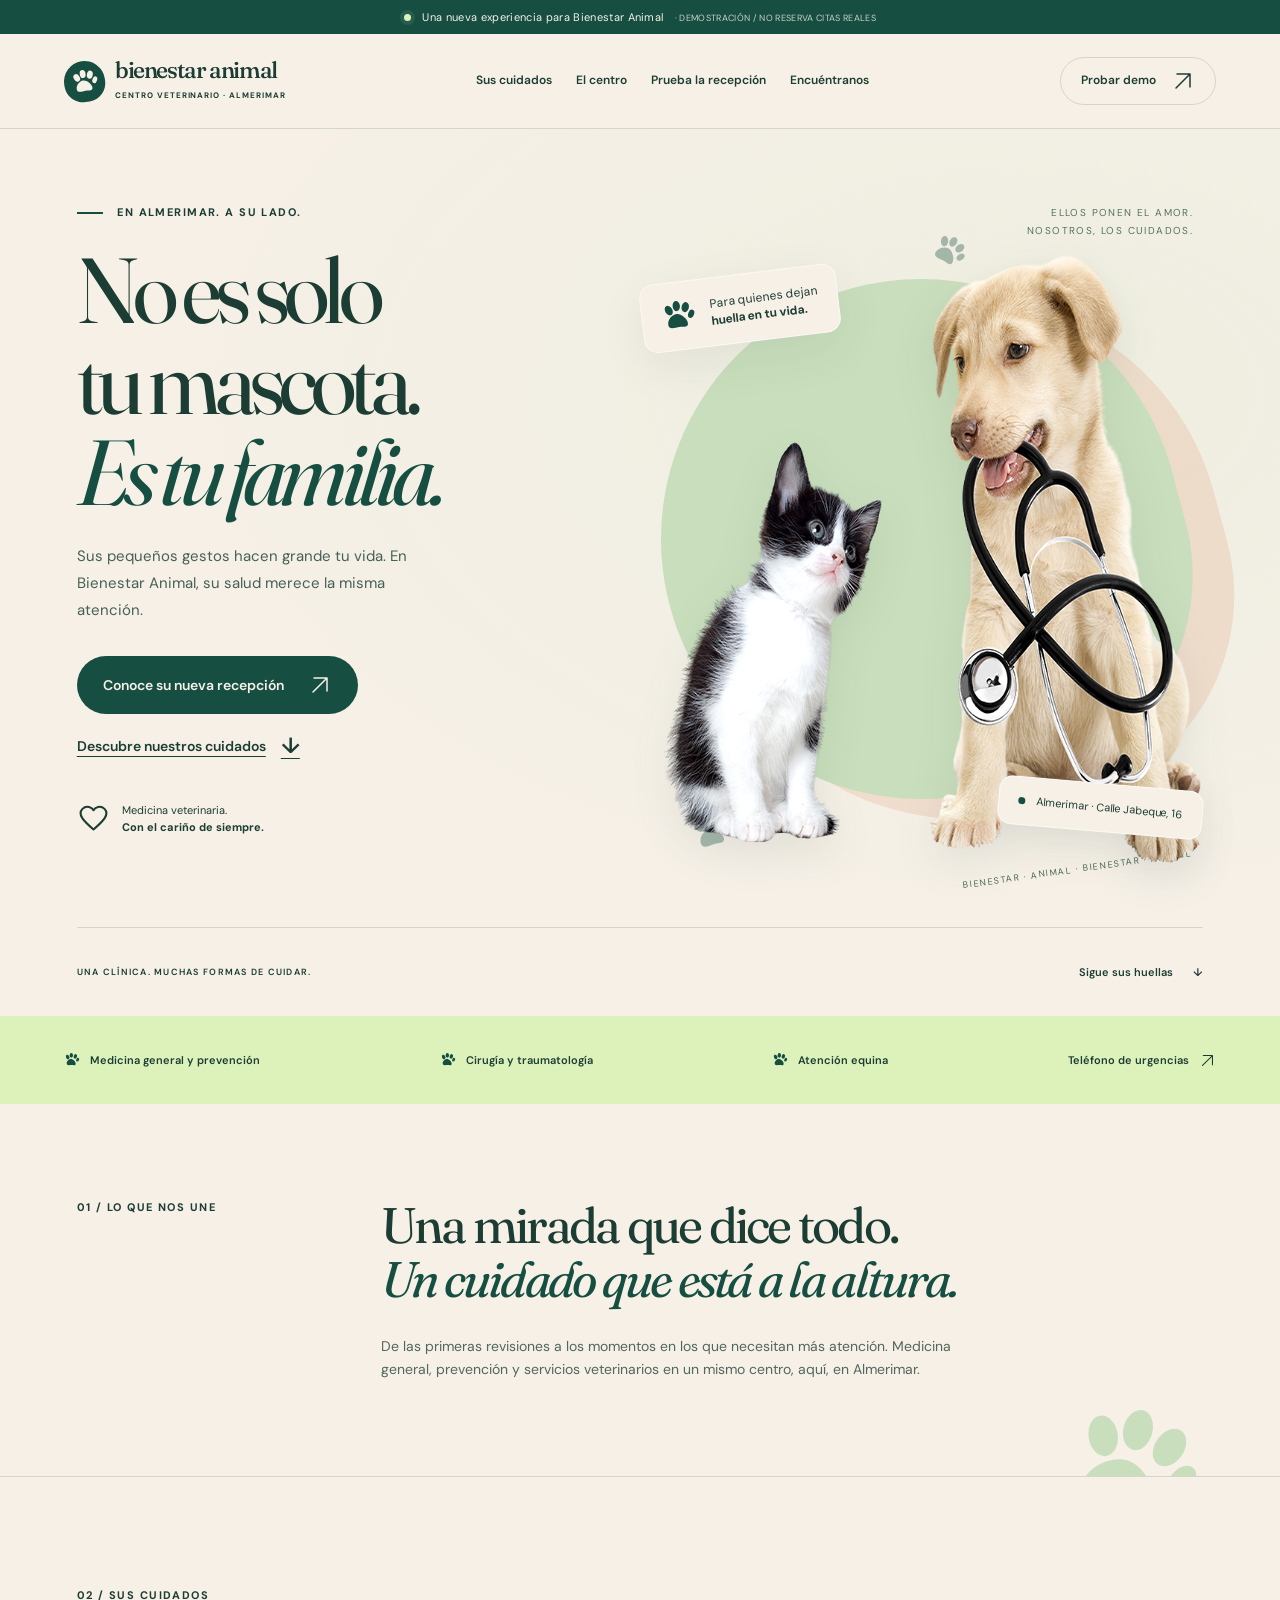
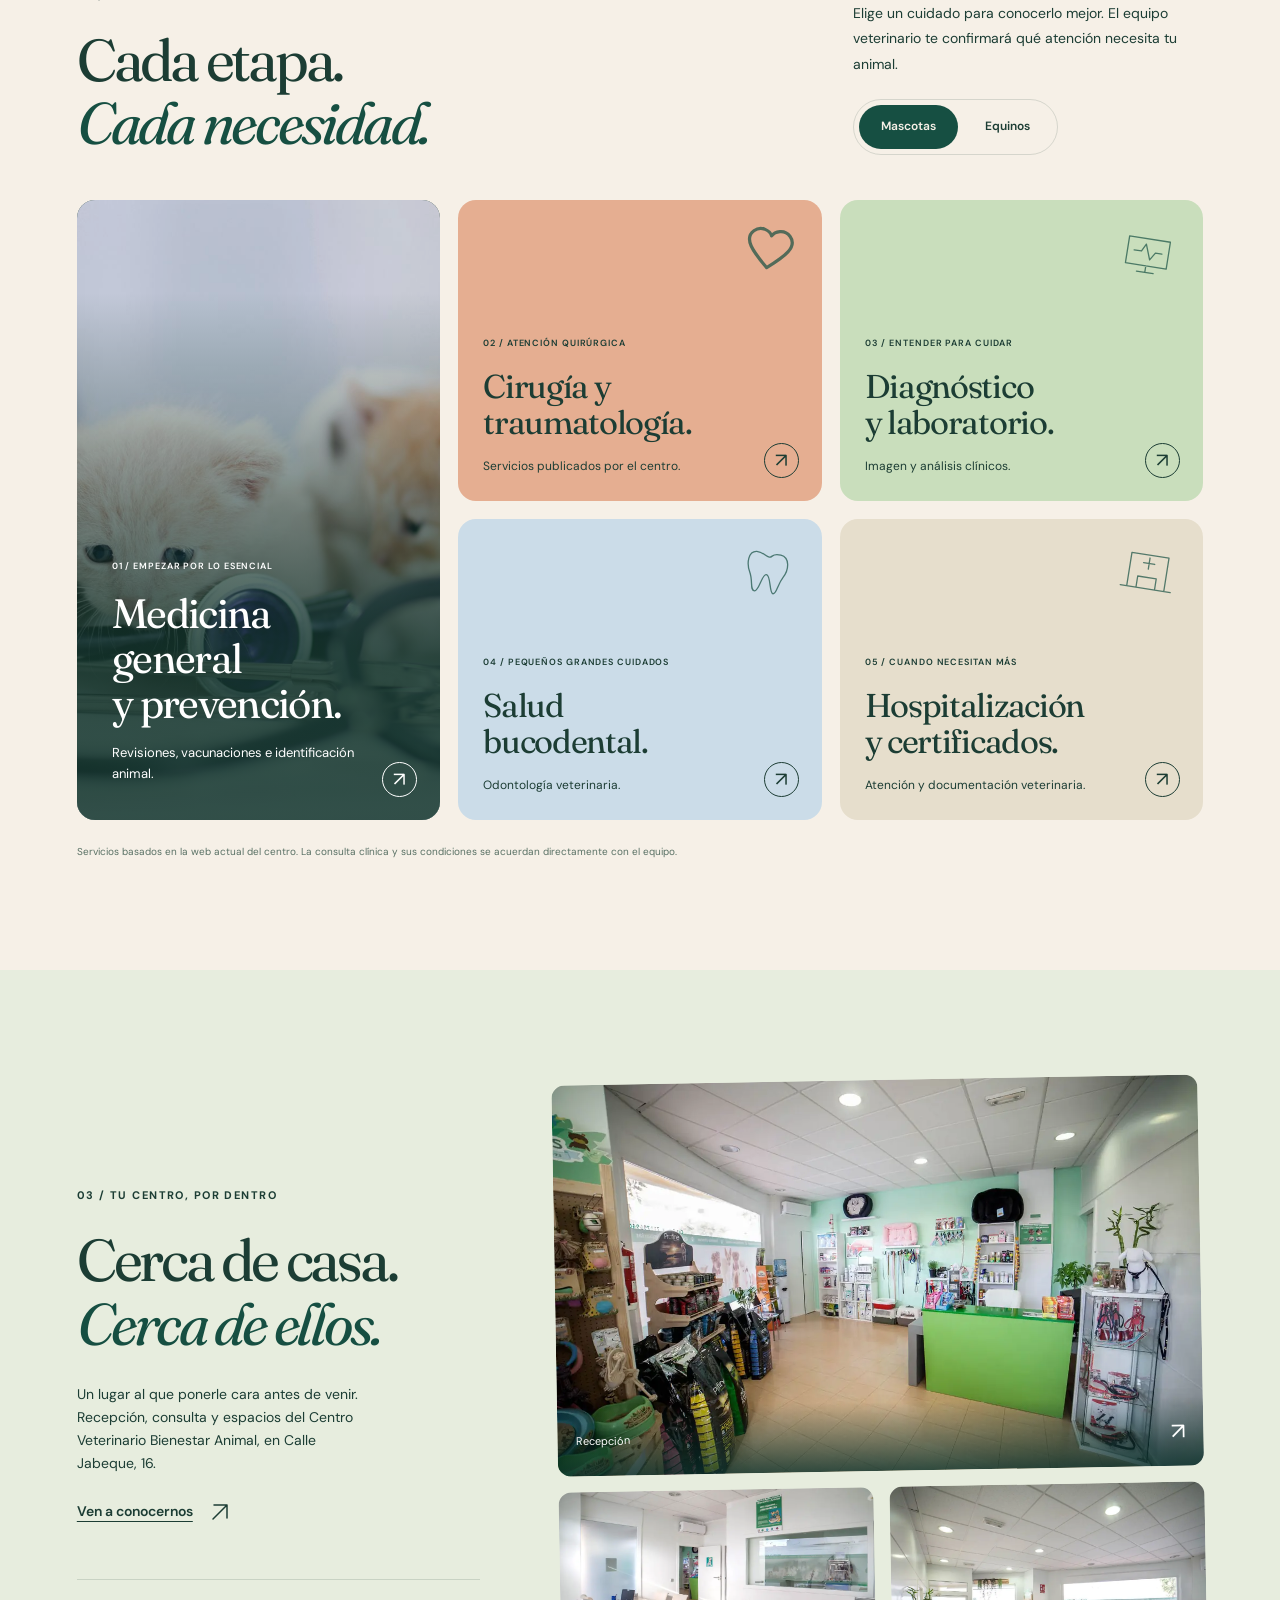
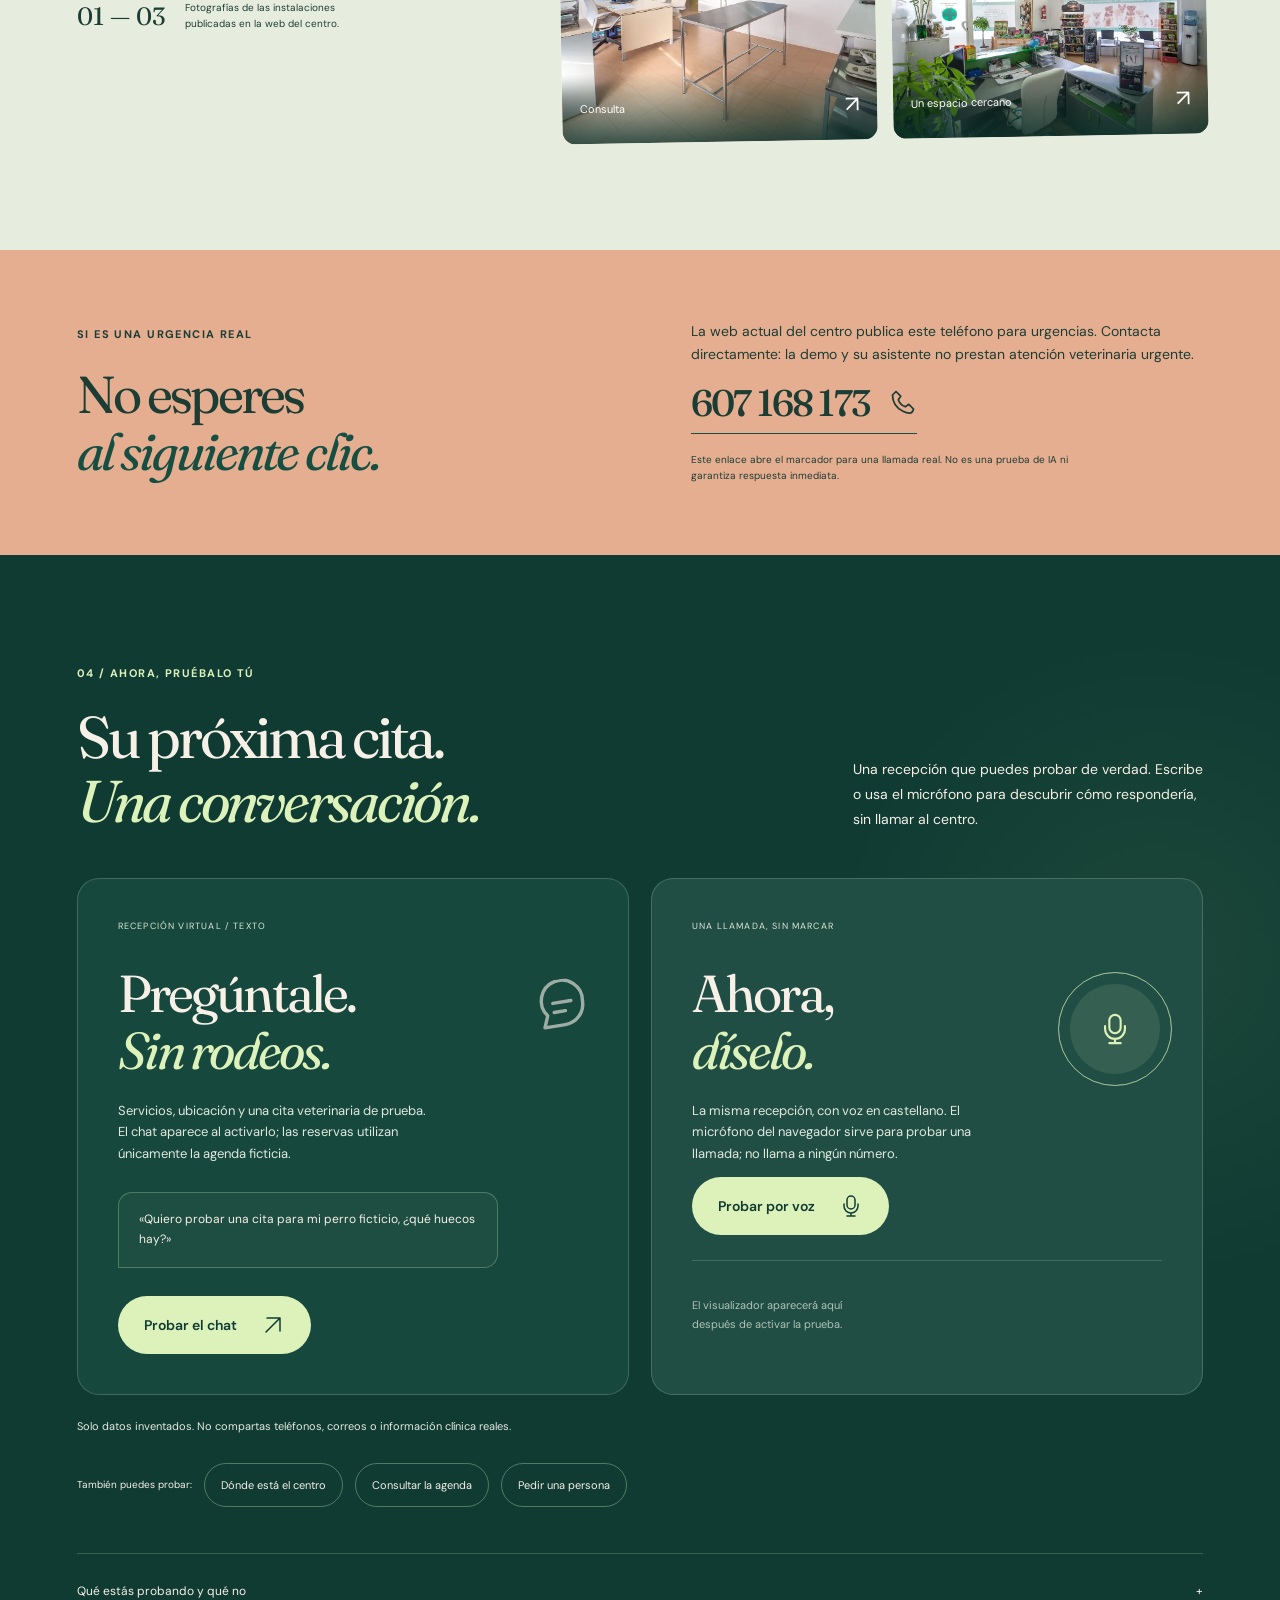
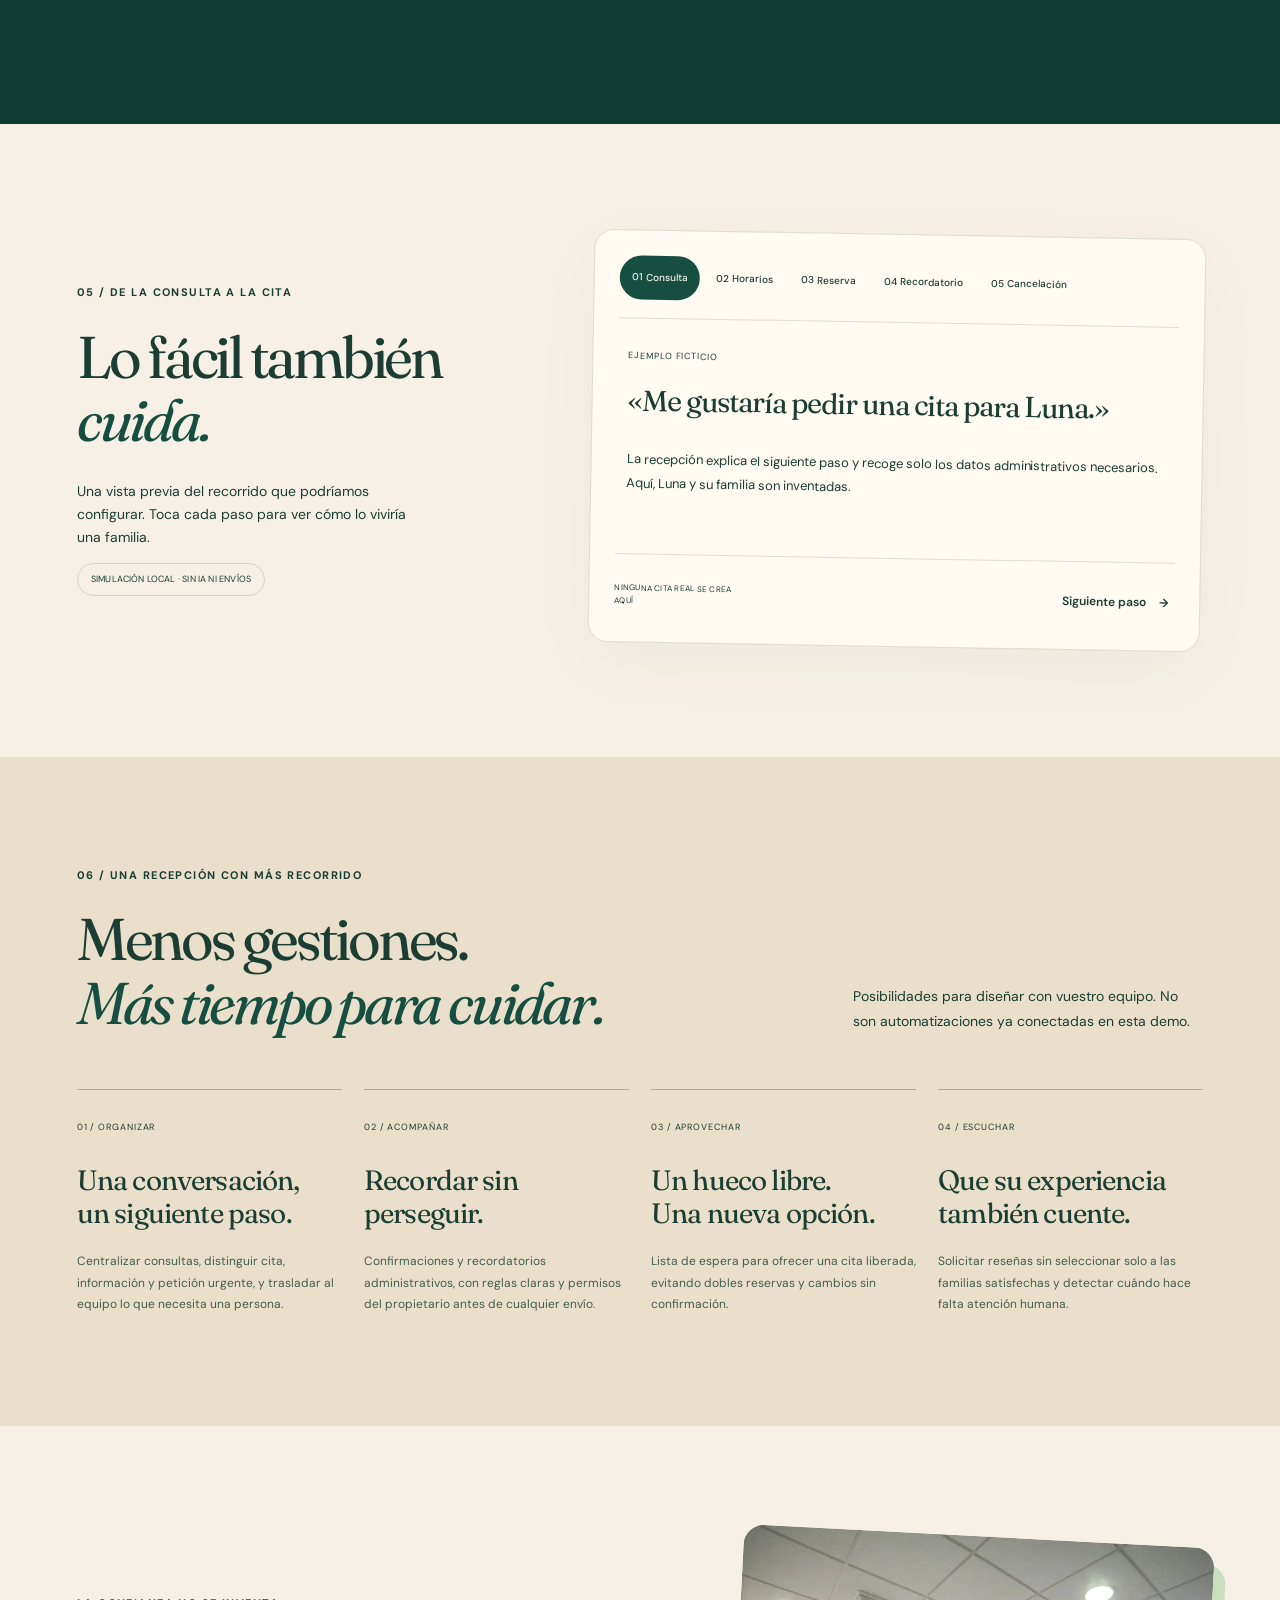
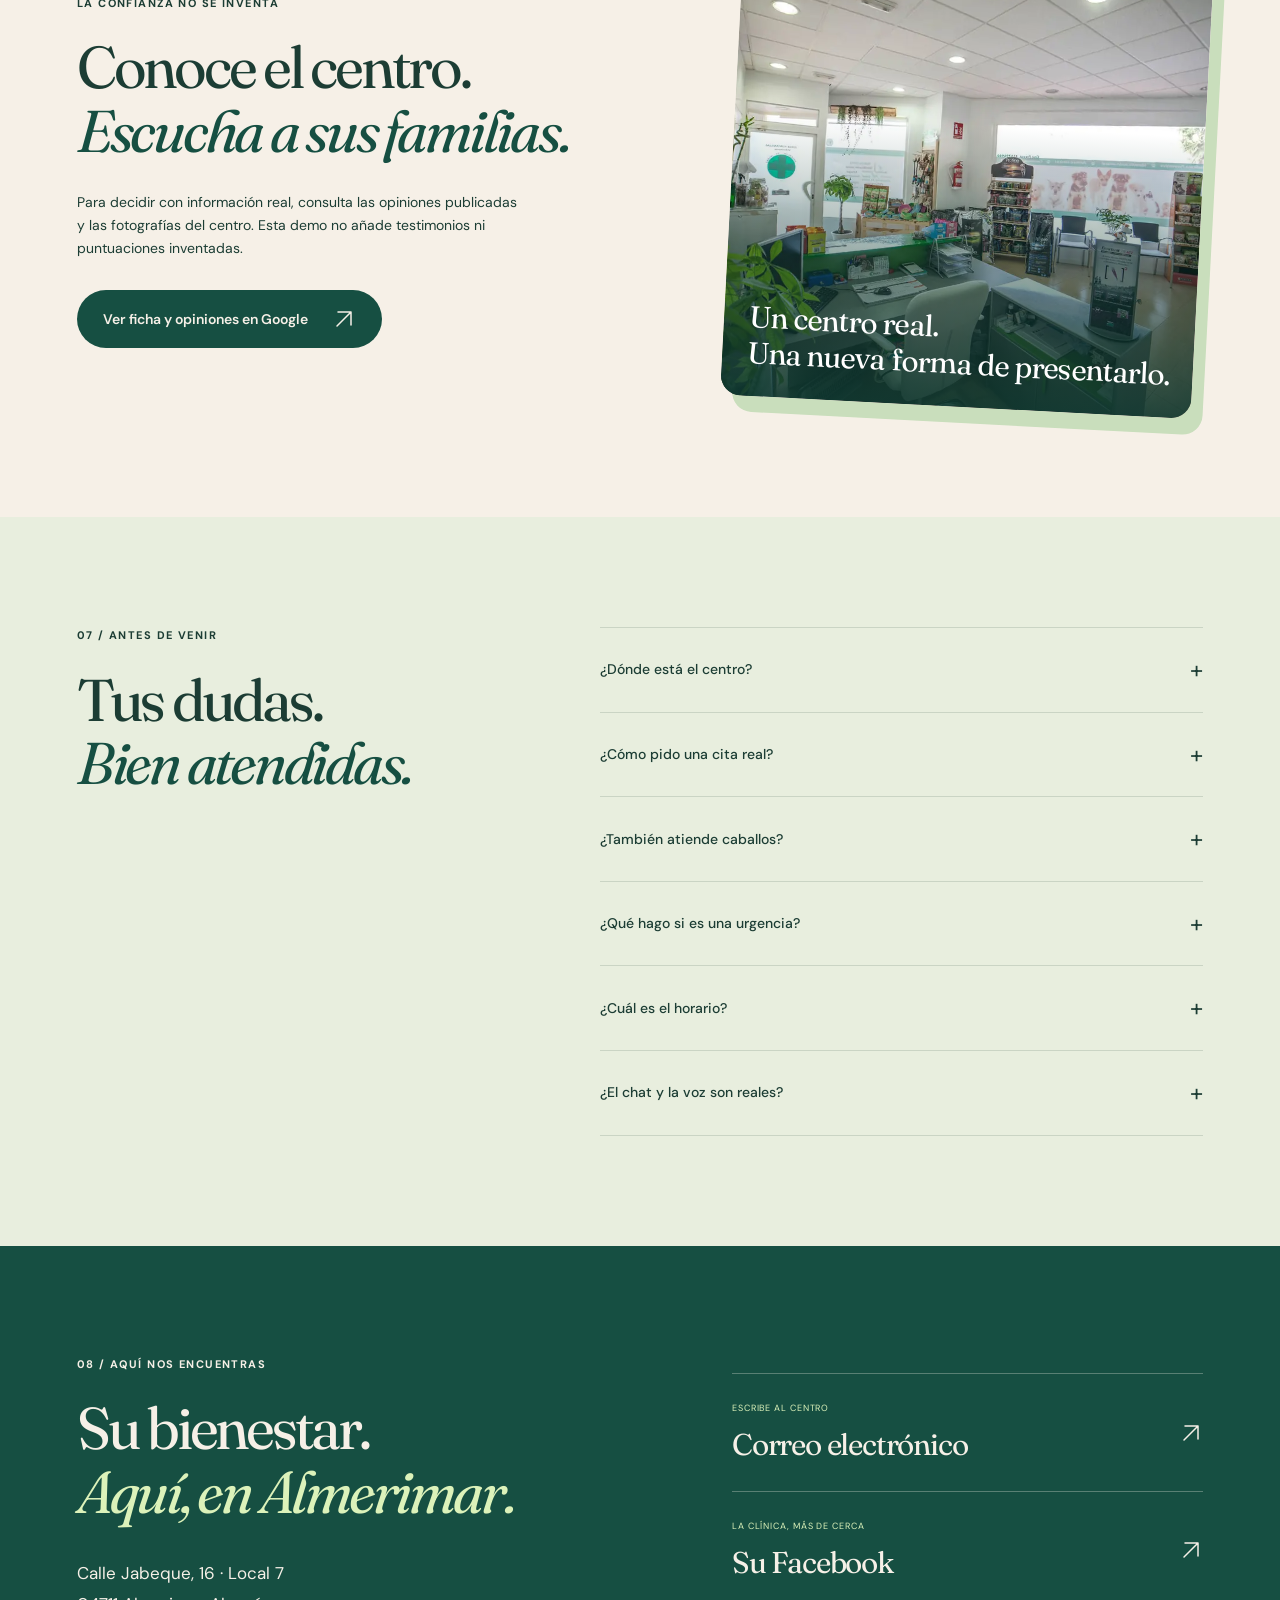
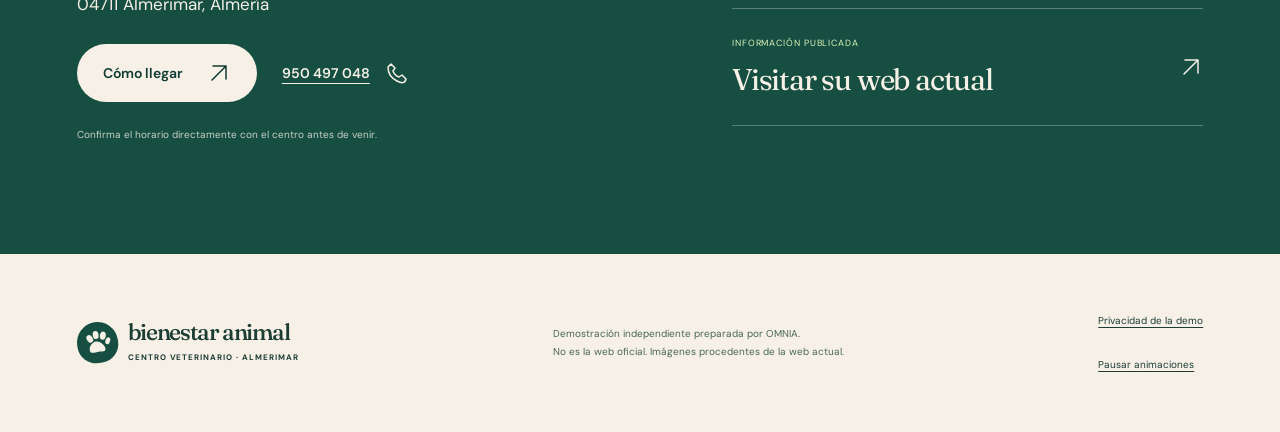
==== index.html @ 4abb1770 "Build branded veterinary landing with isolated AI demos" ====
<!doctype html>
<html lang="es">
<head>
  <meta charset="utf-8">
  <meta name="viewport" content="width=device-width, initial-scale=1">
  <meta name="theme-color" content="#164f42">
  <meta name="robots" content="noindex,nofollow">
  <meta name="description" content="Una nueva experiencia para Bienestar Animal Almerimar. Descubre el centro, sus servicios y una recepción virtual en una agenda de demostración.">
  <meta property="og:title" content="Bienestar Animal Almerimar · Ellos son familia">
  <meta property="og:description" content="Descubre una nueva web y prueba su recepción virtual. Demostración sin citas reales.">
  <title>Bienestar Animal Almerimar · Ellos son familia</title>
  <link rel="icon" href="favicon.svg" type="image/svg+xml">
  <link rel="preconnect" href="https://fonts.googleapis.com">
  <link rel="preconnect" href="https://fonts.gstatic.com" crossorigin>
  <link href="https://fonts.googleapis.com/css2?family=DM+Sans:wght@400;500;600;700&family=Fraunces:ital,wght@0,400;0,500;0,600;1,400;1,500&display=swap" rel="stylesheet">
  <link rel="stylesheet" href="styles.css?v=bienestar-1">
  <script src="demo-config.js?v=bienestar-1" defer></script>
  <script src="script.js?v=bienestar-1" defer></script>
</head>
<body>
  <svg class="svg-library" aria-hidden="true" xmlns="http://www.w3.org/2000/svg"><defs>
    <symbol id="paw" viewBox="0 0 48 48"><ellipse cx="11" cy="15" rx="5" ry="7" transform="rotate(-24 11 15)"/><ellipse cx="22" cy="10" rx="5" ry="7"/><ellipse cx="34" cy="13" rx="5" ry="7" transform="rotate(20 34 13)"/><ellipse cx="41" cy="23" rx="4" ry="6" transform="rotate(27 41 23)"/><path d="M8 34c0-7 7-13 13-13s14 8 14 14c0 7-7 4-12 4-6 0-15 3-15-5Z"/></symbol>
    <symbol id="arrow" viewBox="0 0 24 24"><path d="M5 19 19 5M6 5h13v13"/></symbol>
    <symbol id="heart" viewBox="0 0 24 24"><path d="M20 5c-3-3-7-1-8 1-1-2-5-4-8-1-4 4 1 9 8 15 7-6 12-11 8-15Z"/></symbol>
    <symbol id="phone" viewBox="0 0 24 24"><path d="m6 3 4 4-2 3c1 3 3 5 6 6l3-2 4 4c-1 5-5 4-9 2C6 17 3 12 3 6l3-3Z"/></symbol>
    <symbol id="mic" viewBox="0 0 24 24"><rect x="8" y="2" width="8" height="13" rx="4"/><path d="M5 10v2a7 7 0 0 0 14 0v-2M12 19v3M8 22h8"/></symbol>
    <symbol id="chat" viewBox="0 0 24 24"><path d="M21 11a9 9 0 0 1-9 9H3l2-5a9 9 0 1 1 16-4Z"/><path d="M8 10h8M8 14h5"/></symbol>
  </defs></svg>
  <a class="skip-link" href="#contenido">Saltar al contenido</a>
  <div class="demo-ribbon"><span class="status-dot" aria-hidden="true"></span> Una nueva experiencia para Bienestar Animal <span>· DEMOSTRACIÓN / NO RESERVA CITAS REALES</span></div>
  <header class="site-header">
    <a class="brand" href="#inicio" aria-label="Bienestar Animal, volver al inicio"><span class="brand-symbol"><svg aria-hidden="true"><use href="#paw"/></svg></span><span>bienestar animal<small>CENTRO VETERINARIO · ALMERIMAR</small></span></a>
    <button class="menu-toggle" type="button" aria-expanded="false" aria-controls="main-nav" aria-label="Abrir menú"><span></span><span></span></button>
    <nav id="main-nav" aria-label="Navegación principal"><a href="#servicios">Sus cuidados</a><a href="#centro">El centro</a><a href="#demo">Prueba la recepción</a><a href="#contacto">Encuéntranos</a></nav>
    <a class="header-action" href="#demo">Probar demo <svg class="line-icon" aria-hidden="true"><use href="#arrow"/></svg></a>
  </header>
  <main id="contenido">
    <section class="hero" id="inicio" aria-labelledby="hero-title">
      <div class="hero-copy"><p class="eyebrow"><span></span> EN ALMERIMAR. A SU LADO.</p><h1 id="hero-title">No es solo<br>tu mascota.<br><em>Es tu familia.</em></h1><p class="hero-intro">Sus pequeños gestos hacen grande tu vida. En Bienestar Animal, su salud merece la misma atención.</p><div class="hero-actions"><a class="button button-green" href="#demo">Conoce su nueva recepción <svg class="line-icon" aria-hidden="true"><use href="#arrow"/></svg></a><a class="text-link" href="#servicios">Descubre nuestros cuidados <span aria-hidden="true">↓</span></a></div><div class="hero-signature"><svg class="line-icon" aria-hidden="true"><use href="#heart"/></svg><p>Medicina veterinaria.<br><strong>Con el cariño de siempre.</strong></p></div></div>
      <div class="hero-art"><div class="pet-halo" aria-hidden="true"></div><span class="hero-caption">ELLOS PONEN EL AMOR.<br>NOSOTROS, LOS CUIDADOS.</span><img class="hero-pets" src="assets/logo.png" width="800" height="658" alt="Un cachorro y un gatito con un fonendoscopio, imagen de la web actual" fetchpriority="high"><div class="floating-tag tag-top"><svg aria-hidden="true"><use href="#paw"/></svg><span>Para quienes dejan<br><strong>huella en tu vida.</strong></span></div><div class="floating-tag tag-bottom"><span class="status-dot" aria-hidden="true"></span> Almerimar · Calle Jabeque, 16</div><svg class="decor-paw paw-one" aria-hidden="true"><use href="#paw"/></svg><svg class="decor-paw paw-two" aria-hidden="true"><use href="#paw"/></svg><span class="orbit-word" aria-hidden="true">BIENESTAR · ANIMAL · BIENESTAR · ANIMAL</span></div>
      <div class="hero-foot"><span>UNA CLÍNICA. MUCHAS FORMAS DE CUIDAR.</span><a href="#servicios" aria-label="Descubrir los servicios">Sigue sus huellas <span aria-hidden="true">↓</span></a></div>
    </section>
    <div class="care-strip"><span><svg aria-hidden="true"><use href="#paw"/></svg> Medicina general y prevención</span><span><svg aria-hidden="true"><use href="#paw"/></svg> Cirugía y traumatología</span><span><svg aria-hidden="true"><use href="#paw"/></svg> Atención equina</span><a href="#urgencias">Teléfono de urgencias <svg class="line-icon" aria-hidden="true"><use href="#arrow"/></svg></a></div>
    <section class="manifesto section" aria-labelledby="manifesto-title"><p class="eyebrow">01 / LO QUE NOS UNE</p><div><h2 id="manifesto-title">Una mirada que dice todo.<br><em>Un cuidado que está a la altura.</em></h2><p>De las primeras revisiones a los momentos en los que necesitan más atención. Medicina general, prevención y servicios veterinarios en un mismo centro, aquí, en Almerimar.</p></div><svg class="manifesto-paw" aria-hidden="true"><use href="#paw"/></svg></section>
    <section class="services section" id="servicios" aria-labelledby="services-title">
      <div class="section-head"><div><p class="eyebrow">02 / SUS CUIDADOS</p><h2 id="services-title">Cada etapa.<br><em>Cada necesidad.</em></h2></div><div class="section-head-aside"><p>Elige un cuidado para conocerlo mejor. El equipo veterinario te confirmará qué atención necesita tu animal.</p><div class="species-picker" role="group" aria-label="Filtrar servicios"><button type="button" class="selected" data-species="pets" aria-pressed="true">Mascotas</button><button type="button" data-species="horses" aria-pressed="false">Equinos</button></div></div></div>
      <div class="service-grid" id="pet-services">
        <button class="service-card service-feature" type="button" data-service="general"><img src="assets/presentacion.jpg" width="1920" height="1080" alt="Gatitos junto a un fonendoscopio; imagen ilustrativa de la web actual" loading="lazy"><span class="card-copy"><small>01 / EMPEZAR POR LO ESENCIAL</small><strong>Medicina general<br>y prevención.</strong><span>Revisiones, vacunaciones e identificación animal.</span></span><span class="card-arrow" aria-hidden="true">↗</span></button>
        <button class="service-card service-peach" type="button" data-service="surgery"><span class="service-illustration" aria-hidden="true"><svg class="line-icon"><use href="#heart"/></svg></span><small>02 / ATENCIÓN QUIRÚRGICA</small><strong>Cirugía y<br>traumatología.</strong><span>Servicios publicados por el centro.</span><span class="card-arrow" aria-hidden="true">↗</span></button>
        <button class="service-card service-sage" type="button" data-service="diagnostics"><span class="service-illustration" aria-hidden="true"><svg viewBox="0 0 64 64"><path d="M10 18h44v29H10zM23 54h18M32 47v7M17 32h8l4-8 6 16 5-8h7"/></svg></span><small>03 / ENTENDER PARA CUIDAR</small><strong>Diagnóstico<br>y laboratorio.</strong><span>Imagen y análisis clínicos.</span><span class="card-arrow" aria-hidden="true">↗</span></button>
        <button class="service-card service-blue" type="button" data-service="dental"><span class="service-illustration" aria-hidden="true"><svg viewBox="0 0 64 64"><path d="M18 13c-9 1-9 14-4 23s3 19 8 19 5-19 10-19 6 19 10 19 3-10 8-19 4-22-6-23-8 4-12 4-6-4-14-4Z"/></svg></span><small>04 / PEQUEÑOS GRANDES CUIDADOS</small><strong>Salud<br>bucodental.</strong><span>Odontología veterinaria.</span><span class="card-arrow" aria-hidden="true">↗</span></button>
        <button class="service-card service-cream" type="button" data-service="hospital"><span class="service-illustration" aria-hidden="true"><svg viewBox="0 0 64 64"><path d="M12 51V15h40v36M5 51h54M26 24h12M32 18v12M22 51V39h20v12"/></svg></span><small>05 / CUANDO NECESITAN MÁS</small><strong>Hospitalización<br>y certificados.</strong><span>Atención y documentación veterinaria.</span><span class="card-arrow" aria-hidden="true">↗</span></button>
      </div>
      <div id="horse-services" class="horse-services" hidden><div><p class="eyebrow">TAMBIÉN, A SU LADO</p><h3>Cuidar no entiende<br><em>de tamaño.</em></h3><p>El centro comunica atención equina, consultas generales, medicina deportiva, diagnóstico, reproducción y cirugía. Estas visitas requieren coordinación directa con el equipo.</p><button class="button button-green" type="button" data-service="horses">Explorar atención equina <svg class="line-icon" aria-hidden="true"><use href="#arrow"/></svg></button></div><div class="horse-line" aria-hidden="true"><svg viewBox="0 0 280 260"><path d="m90 226 10-77-47-6 29-53 17-31 22 21 32-40 30 6 28 37-20 12-15-18-23 13 7 28 46 14 12 37-29 24-42-13-11 46M100 62 91 28l34 35M142 178l22 11-3 34M203 117l28 29-18 39"/><circle cx="179" cy="70" r="3"/></svg><span>ATENCIÓN EQUINA / ALMERIMAR</span></div></div>
      <p class="source-caption">Servicios basados en la web actual del centro. La consulta clínica y sus condiciones se acuerdan directamente con el equipo.</p>
    </section>
    <section class="clinic section" id="centro" aria-labelledby="clinic-title"><div class="clinic-copy"><p class="eyebrow">03 / TU CENTRO, POR DENTRO</p><h2 id="clinic-title">Cerca de casa.<br><em>Cerca de ellos.</em></h2><p>Un lugar al que ponerle cara antes de venir. Recepción, consulta y espacios del Centro Veterinario Bienestar Animal, en Calle Jabeque, 16.</p><a class="text-link" href="#contacto">Ven a conocernos <svg class="line-icon" aria-hidden="true"><use href="#arrow"/></svg></a><div class="clinic-note"><span aria-hidden="true">01 — 03</span><p>Fotografías de las instalaciones<br>publicadas en la web del centro.</p></div></div><div class="clinic-gallery"><button class="gallery-main" data-photo="assets/clinica-04.webp" data-caption="Recepción y tienda del centro" type="button" aria-label="Ampliar fotografía de la recepción"><img src="assets/clinica-04.webp" width="1200" height="797" alt="Recepción y tienda de Bienestar Animal Almerimar" loading="lazy"><span>Recepción <b aria-hidden="true">↗</b></span></button><button data-photo="assets/clinica-05.webp" data-caption="Consulta veterinaria" type="button" aria-label="Ampliar fotografía de la consulta"><img src="assets/clinica-05.webp" width="1200" height="797" alt="Consulta veterinaria del centro" loading="lazy"><span>Consulta <b aria-hidden="true">↗</b></span></button><button data-photo="assets/clinica-06.webp" data-caption="Otra vista de la recepción" type="button" aria-label="Ampliar otra vista de la recepción"><img src="assets/clinica-06.webp" width="1200" height="797" alt="Vista interior de la recepción del centro" loading="lazy"><span>Un espacio cercano <b aria-hidden="true">↗</b></span></button></div></section>
    <section class="emergency section" id="urgencias" aria-labelledby="emergency-title"><div><p class="eyebrow">SI ES UNA URGENCIA REAL</p><h2 id="emergency-title">No esperes<br><em>al siguiente clic.</em></h2></div><div><p>La web actual del centro publica este teléfono para urgencias. Contacta directamente: la demo y su asistente no prestan atención veterinaria urgente.</p><a class="emergency-phone" href="tel:+34607168173">607 168 173 <svg class="line-icon" aria-hidden="true"><use href="#phone"/></svg></a><small>Este enlace abre el marcador para una llamada real. No es una prueba de IA ni garantiza respuesta inmediata.</small></div></section>
    <section class="reception section" id="demo" aria-labelledby="demo-title">
      <div class="section-head"><div><p class="eyebrow light-eyebrow">04 / AHORA, PRUÉBALO TÚ</p><h2 id="demo-title">Su próxima cita.<br><em>Una conversación.</em></h2></div><p>Una recepción que puedes probar de verdad. Escribe o usa el micrófono para descubrir cómo respondería, sin llamar al centro.</p></div>
      <div class="reception-grid"><article class="chat-demo"><span class="demo-label">RECEPCIÓN VIRTUAL / TEXTO</span><svg class="line-icon demo-icon" aria-hidden="true"><use href="#chat"/></svg><h3>Pregúntale.<br><em>Sin rodeos.</em></h3><p>Servicios, ubicación y una cita veterinaria de prueba. El chat aparece al activarlo; las reservas utilizan únicamente la agenda ficticia.</p><div class="example-bubble">«Quiero probar una cita para mi perro ficticio, ¿qué huecos hay?»</div><button class="button button-mint" type="button" data-start-demo="chat">Probar el chat <svg class="line-icon" aria-hidden="true"><use href="#arrow"/></svg></button></article><article class="voice-demo"><span class="demo-label">UNA LLAMADA, SIN MARCAR</span><div class="voice-orb" aria-hidden="true"><svg class="line-icon"><use href="#mic"/></svg><i></i><i></i><i></i></div><h3>Ahora,<br><em>díselo.</em></h3><p>La misma recepción, con voz en castellano. El micrófono del navegador sirve para probar una llamada; no llama a ningún número.</p><button class="button button-mint" type="button" data-start-demo="voice">Probar por voz <svg class="line-icon" aria-hidden="true"><use href="#mic"/></svg></button><div id="voice-widget-mount" class="voice-widget-mount"><p>El visualizador aparecerá aquí<br>después de activar la prueba.</p></div></article></div>
      <p id="demo-status" class="demo-status" role="status">Solo datos inventados. No compartas teléfonos, correos o información clínica reales.</p><button class="stop-demo" id="stop-demo" type="button" hidden>Desactivar asistentes y recargar</button>
      <div class="test-prompts"><span>También puedes probar:</span><button type="button" data-copy-prompt="¿Dónde está el centro y qué servicios ofrece?">Dónde está el centro</button><button type="button" data-copy-prompt="Esto es ficticio: necesito una cita veterinaria de prueba. Consulta la agenda y ofréceme opciones.">Consultar la agenda</button><button type="button" data-copy-prompt="Prefiero que me atienda una persona. ¿Cómo contacto con la clínica?">Pedir una persona</button></div><p id="copy-status" role="status" class="copy-status"></p>
      <details class="demo-limits"><summary>Qué estás probando y qué no <span aria-hidden="true">+</span></summary><p>Esta es una demostración preparada por OMNIA, no la web oficial ni un servicio activo de la clínica. La agenda y sus huecos son ficticios. No hay conexión con su agenda real, WhatsApp, teléfono ni pacientes. El chat y la voz pueden guardar conversaciones y citas de prueba en el CRM de demostración. Una acción solo está realizada cuando la herramienta la confirma; el asistente no debe inventar cancelaciones o recordatorios enviados. La voz de esta web es una prueba de llamada, no una llamada telefónica. En un despliegue real se validarán canales, agenda, reglas, avisos y permisos.</p></details>
    </section>
    <section class="journey section" aria-labelledby="journey-title"><div class="journey-intro"><p class="eyebrow">05 / DE LA CONSULTA A LA CITA</p><h2 id="journey-title">Lo fácil también<br><em>cuida.</em></h2><p>Una vista previa del recorrido que podríamos configurar. Toca cada paso para ver cómo lo viviría una familia.</p><span class="simulation-label">SIMULACIÓN LOCAL · SIN IA NI ENVÍOS</span></div><div class="journey-preview"><div class="journey-tabs" role="group" aria-label="Recorrido simulado de una cita"><button type="button" data-step="0" class="selected" aria-pressed="true">01 Consulta</button><button type="button" data-step="1" aria-pressed="false">02 Horarios</button><button type="button" data-step="2" aria-pressed="false">03 Reserva</button><button type="button" data-step="3" aria-pressed="false">04 Recordatorio</button><button type="button" data-step="4" aria-pressed="false">05 Cancelación</button></div><div id="journey-content" class="journey-content" aria-live="polite"><span class="preview-label">EJEMPLO FICTICIO</span><h3>«Me gustaría pedir una cita para Luna.»</h3><p>La recepción explica el siguiente paso y recoge solo los datos administrativos necesarios. Aquí, Luna y su familia son inventadas.</p></div><div class="journey-bottom"><span>NINGUNA CITA REAL SE CREA AQUÍ</span><button type="button" id="journey-next">Siguiente paso <span aria-hidden="true">→</span></button></div></div></section>
    <section class="opportunities section" aria-labelledby="opportunities-title"><div class="section-head"><div><p class="eyebrow">06 / UNA RECEPCIÓN CON MÁS RECORRIDO</p><h2 id="opportunities-title">Menos gestiones.<br><em>Más tiempo para cuidar.</em></h2></div><p>Posibilidades para diseñar con vuestro equipo. No son automatizaciones ya conectadas en esta demo.</p></div><div class="opportunity-grid"><article><span>01 / ORGANIZAR</span><h3>Una conversación,<br>un siguiente paso.</h3><p>Centralizar consultas, distinguir cita, información y petición urgente, y trasladar al equipo lo que necesita una persona.</p></article><article><span>02 / ACOMPAÑAR</span><h3>Recordar sin<br>perseguir.</h3><p>Confirmaciones y recordatorios administrativos, con reglas claras y permisos del propietario antes de cualquier envío.</p></article><article><span>03 / APROVECHAR</span><h3>Un hueco libre.<br>Una nueva opción.</h3><p>Lista de espera para ofrecer una cita liberada, evitando dobles reservas y cambios sin confirmación.</p></article><article><span>04 / ESCUCHAR</span><h3>Que su experiencia<br>también cuente.</h3><p>Solicitar reseñas sin seleccionar solo a las familias satisfechas y detectar cuándo hace falta atención humana.</p></article></div></section>
    <section class="confidence section" id="resenas" aria-labelledby="confidence-title"><div><p class="eyebrow">LA CONFIANZA NO SE INVENTA</p><h2 id="confidence-title">Conoce el centro.<br><em>Escucha a sus familias.</em></h2><p>Para decidir con información real, consulta las opiniones publicadas y las fotografías del centro. Esta demo no añade testimonios ni puntuaciones inventadas.</p><a class="button button-green" href="https://www.google.com/maps/search/?api=1&query=Centro+Veterinario+Bienestar+Animal+Almerimar+Calle+Jabeque+16" target="_blank" rel="noopener noreferrer">Ver ficha y opiniones en Google <svg class="line-icon" aria-hidden="true"><use href="#arrow"/></svg></a></div><div class="confidence-photo"><img src="assets/clinica-06.webp" width="1200" height="797" alt="Recepción de la clínica Bienestar Animal" loading="lazy"><span>Un centro real.<br>Una nueva forma de presentarlo.</span></div></section>
    <section class="faq section" id="dudas" aria-labelledby="faq-title"><div><p class="eyebrow">07 / ANTES DE VENIR</p><h2 id="faq-title">Tus dudas.<br><em>Bien atendidas.</em></h2></div><div class="faq-list"><details><summary>¿Dónde está el centro? <span aria-hidden="true">+</span></summary><p>En Calle Jabeque, 16, local 7, 04711 Almerimar, Almería. Puedes abrir la ruta desde la sección de contacto.</p></details><details><summary>¿Cómo pido una cita real? <span aria-hidden="true">+</span></summary><p>Contacta directamente con la clínica en el 950 497 048. La agenda y los asistentes de esta página son de demostración y no envían citas reales al centro.</p></details><details><summary>¿También atiende caballos? <span aria-hidden="true">+</span></summary><p>Sí, su web comunica servicios de atención equina. Contacta con el equipo para coordinar la visita y confirmar las condiciones; la demo no reserva intervenciones o visitas equinas.</p></details><details><summary>¿Qué hago si es una urgencia? <span aria-hidden="true">+</span></summary><p>No uses la demo para una urgencia real. El teléfono publicado de urgencias del centro es 607 168 173. Este asistente no diagnostica, no prescribe y no sustituye al veterinario.</p></details><details><summary>¿Cuál es el horario? <span aria-hidden="true">+</span></summary><p>Hay diferencias entre los horarios publicados. Confirma con el centro antes de desplazarte. Los huecos del calendario de demostración no representan sus horarios ni su disponibilidad real.</p></details><details><summary>¿El chat y la voz son reales? <span aria-hidden="true">+</span></summary><p>Son asistentes de IA en una cuenta de prueba, activados solo cuando lo solicitas. No hay llamadas ni WhatsApp reales. El micrófono permite probar una conversación de voz desde el navegador. El recorrido de cinco pasos es una simulación local separada y claramente identificada.</p></details></div></section>
    <section class="contact section" id="contacto" aria-labelledby="contact-title"><div><p class="eyebrow">08 / AQUÍ NOS ENCUENTRAS</p><h2 id="contact-title">Su bienestar.<br><em>Aquí, en Almerimar.</em></h2><address>Calle Jabeque, 16 · Local 7<br>04711 Almerimar, Almería</address><div class="contact-actions"><a class="button button-cream" href="https://www.google.com/maps/dir/?api=1&destination=Calle+Jabeque+16+Almerimar+Almeria" target="_blank" rel="noopener noreferrer">Cómo llegar <svg class="line-icon" aria-hidden="true"><use href="#arrow"/></svg></a><a class="text-link" href="tel:+34950497048">950 497 048 <svg class="line-icon" aria-hidden="true"><use href="#phone"/></svg></a></div><small>Confirma el horario directamente con el centro antes de venir.</small></div><div class="contact-list"><a href="mailto:bienestaranimalalmerimarslp@gmail.com"><span>ESCRIBE AL CENTRO</span><strong>Correo electrónico</strong><svg class="line-icon" aria-hidden="true"><use href="#arrow"/></svg></a><a href="https://www.facebook.com/veterinariobienestaranimal" target="_blank" rel="noopener noreferrer"><span>LA CLÍNICA, MÁS DE CERCA</span><strong>Su Facebook</strong><svg class="line-icon" aria-hidden="true"><use href="#arrow"/></svg></a><a href="https://www.cvbienestaranimalalmerimar.es/" target="_blank" rel="noopener noreferrer"><span>INFORMACIÓN PUBLICADA</span><strong>Visitar su web actual</strong><svg class="line-icon" aria-hidden="true"><use href="#arrow"/></svg></a></div></section>
  </main>
  <footer><a class="brand footer-brand" href="#inicio"><span class="brand-symbol"><svg aria-hidden="true"><use href="#paw"/></svg></span><span>bienestar animal<small>CENTRO VETERINARIO · ALMERIMAR</small></span></a><p>Demostración independiente preparada por OMNIA.<br>No es la web oficial. Imágenes procedentes de la web actual.</p><div><button type="button" data-open-privacy>Privacidad de la demo</button><button type="button" id="motion-toggle" aria-pressed="false">Pausar animaciones</button></div></footer>
  <nav class="mobile-actions" aria-label="Acciones rápidas"><a href="#demo">Probar recepción <svg class="line-icon" aria-hidden="true"><use href="#chat"/></svg></a><a href="#contacto">Ver contacto <svg class="line-icon" aria-hidden="true"><use href="#arrow"/></svg></a></nav>
  <dialog id="service-dialog" class="service-dialog" aria-labelledby="service-dialog-title"><button class="dialog-close" type="button" data-close-dialog aria-label="Cerrar detalles del servicio">×</button><p class="eyebrow">BIENESTAR ANIMAL / SUS CUIDADOS</p><h2 id="service-dialog-title"></h2><p id="service-dialog-copy"></p><p class="dialog-note">Información basada en los servicios que publica el centro. Sin diagnóstico ni presupuesto desde esta demo.</p><a class="button button-green" href="#demo" data-close-dialog>Preguntar en la prueba <svg class="line-icon" aria-hidden="true"><use href="#arrow"/></svg></a></dialog>
  <dialog id="photo-dialog" class="photo-dialog" aria-labelledby="photo-caption"><button class="dialog-close" type="button" data-close-dialog aria-label="Cerrar fotografía">×</button><img id="photo-full" alt=""><p id="photo-caption"></p></dialog>
  <dialog id="privacy-dialog" class="privacy-dialog" aria-labelledby="privacy-title"><button class="dialog-close" type="button" data-close-dialog aria-label="Cerrar información de privacidad">×</button><p class="eyebrow">UNA PRUEBA. CON LAS COSAS CLARAS.</p><h2 id="privacy-title">Antes de<br><em>conversar.</em></h2><p>Esta demo la prepara OMNIA, Jonathan Martínez. No es un servicio activo de la clínica. Contacto: <a href="mailto:jonathan@omniagsistems.com">jonathan@omniagsistems.com</a>.</p><ul><li>Usa solo datos inventados. No introduzcas contactos reales, datos clínicos ni información sensible.</li><li>Al activar el chat o la voz se cargan servicios de LeadConnector/HighLevel y sus proveedores. Pueden procesar mensajes, identificadores técnicos, contactos ficticios y audio o transcripciones, con posibles transferencias internacionales.</li><li>Las conversaciones y posibles reservas se guardan en una cuenta de prueba. La voz necesita permiso de micrófono. No se hacen llamadas ni envíos a WhatsApp.</li><li>Desactivar y recargar retira los asistentes de esta página, pero no borra lo enviado. Puedes solicitar acceso o supresión en el correo indicado.</li></ul><details><summary>Servicios externos, conservación y límites</summary><p>El alojamiento público utiliza GitHub Pages y las fuentes se sirven desde Google Fonts; reciben solicitudes técnicas al navegar. No hemos añadido publicidad o analítica propia. Los datos de prueba se revisarán al cerrar el piloto; registros técnicos y copias quedan sujetos a las condiciones del proveedor. Este aviso explica la demostración, no sustituye la política final del centro ni permite tratar datos clínicos reales.</p><p><a href="https://www.gohighlevel.com/data-processing-agreement" target="_blank" rel="noopener noreferrer">Condiciones de tratamiento</a> · <a href="https://www.gohighlevel.com/sub-processors" target="_blank" rel="noopener noreferrer">Proveedores del servicio</a></p></details><div class="privacy-actions"><button type="button" class="button button-green" id="confirm-demo">Activar prueba con datos ficticios</button><button type="button" class="text-link" data-close-dialog>Seguir sin activar</button></div><p class="dialog-note">Activar solicita esta demostración; no autoriza comunicaciones comerciales ni contrata servicios.</p></dialog>
</body>
</html>
---- styles.css ----
:root{--forest:#164f42;--deep:#103b33;--cream:#f6f0e7;--ink:#1c3d34;--mint:#dcf2ba;--peach:#e5ae91;--sage:#c9debc;--blue:#cbdce8;--border:#1c3d3426;--sans:'DM Sans',sans-serif;--serif:'Fraunces',Georgia,serif}*{box-sizing:border-box}html{scroll-behavior:smooth;scroll-padding-top:120px}body{margin:0;background:var(--cream);color:var(--ink);font:400 16px/1.65 var(--sans);overflow-x:clip}button,a{-webkit-tap-highlight-color:transparent}button,input{font:inherit}button,a,summary{touch-action:manipulation}button{cursor:pointer}a{color:inherit;text-decoration:none}button{color:inherit}img{max-width:100%;display:block}svg{display:block}[hidden]{display:none!important}button:disabled{cursor:not-allowed;opacity:.65}::selection{background:var(--peach);color:var(--deep)}:focus-visible{outline:3px solid #c96835;outline-offset:5px;border-radius:4px}.svg-library{position:absolute;width:0;height:0;overflow:hidden}.line-icon{width:24px;height:24px;fill:none;stroke:currentColor;stroke-width:1.5;stroke-linecap:round;stroke-linejoin:round;flex-shrink:0}.section{padding:110px max(6vw,24px)}h1,h2,h3,p{margin-top:0}h1,h2,h3{font-family:var(--serif);font-weight:400;line-height:1.08;letter-spacing:-.055em}h2{font-size:clamp(40px,4.6vw,68px);margin-bottom:28px}h3{font-size:35px}em{font-weight:400;color:var(--forest)}.eyebrow{font-size:11px;font-weight:700;letter-spacing:.13em;line-height:1.5;margin-bottom:24px}.eyebrow>span{display:inline-block;width:26px;height:2px;background:var(--forest);vertical-align:middle;margin-right:10px}.button{display:inline-flex;align-items:center;justify-content:center;gap:24px;border:1px solid transparent;border-radius:99px;min-height:58px;padding:15px 25px;font-size:14px;font-weight:600;line-height:1.3;transition:transform .25s,background .25s,box-shadow .25s}.button:hover{transform:translateY(-3px);box-shadow:0 6px 0 #103b331a}.button-green{background:var(--forest);color:var(--cream)}.button-green:hover{background:#236353}.button-mint{background:var(--mint);color:var(--deep)}.button-cream{background:var(--cream);color:var(--deep)}.text-link{display:inline-flex;align-items:center;gap:15px;min-height:44px;font-weight:600;font-size:14px;text-decoration:underline;text-decoration-thickness:1px;text-underline-offset:5px}.text-link span{font-size:22px}.skip-link{position:fixed;z-index:200;top:10px;left:20px;background:var(--forest);color:#fff;padding:15px;transform:translateY(-200%)}.skip-link:focus{transform:none}.demo-ribbon{background:var(--forest);color:var(--cream);text-align:center;padding:8px 15px;min-height:34px;font-size:11px;letter-spacing:.03em}.demo-ribbon>span:last-child{opacity:.8;margin-left:8px;font-size:9px}.status-dot{display:inline-block;width:7px;height:7px;border-radius:50%;background:var(--mint);margin-right:8px;box-shadow:0 0 0 4px #dcf2ba15}.site-header{position:sticky;top:0;z-index:40;display:flex;justify-content:space-between;align-items:center;padding:23px 5vw;background:#f6f0e7ed;backdrop-filter:blur(16px);border-bottom:1px solid var(--border);gap:20px}.brand{display:flex;align-items:center;gap:10px;font:500 23px/1 var(--serif);letter-spacing:-.06em;flex-shrink:0}.brand small{display:block;font:700 8px/2 var(--sans);letter-spacing:.12em;margin-top:5px}.brand-symbol{display:grid;place-items:center;width:41px;height:41px;background:var(--forest);color:var(--cream);border-radius:50% 50% 45% 45%;transform:rotate(-9deg)}.brand-symbol svg{width:28px;height:28px;fill:currentColor}.site-header nav{display:flex;align-items:center;gap:24px;font-size:12px;font-weight:600}.site-header nav a{padding:10px 0;position:relative}.site-header nav a:after{content:'';height:1px;position:absolute;bottom:6px;left:0;right:100%;background:var(--forest);transition:right .25s}.site-header nav a:hover:after{right:0}.header-action{display:flex;gap:15px;align-items:center;padding:11px 20px;border:1px solid var(--border);border-radius:50px;font-size:12px;font-weight:600;min-height:44px}.menu-toggle{display:none}.hero{position:relative;padding:75px 6vw 22px;display:grid;grid-template-columns:1.03fr 1fr;column-gap:25px;background:radial-gradient(ellipse at 80% 30%,#dce9d04d,transparent 60%);min-height:730px}.hero h1{font-size:clamp(66px,7.2vw,112px);margin:0 0 24px;line-height:.99;letter-spacing:-.063em}.hero h1 em{color:var(--forest)}.hero-intro{max-width:365px;font-size:15px;line-height:1.8;margin:25px 0 32px;color:#466056}.hero-actions{display:flex;align-items:flex-start;flex-direction:column;gap:10px}.hero-signature{display:flex;align-items:center;gap:12px;margin-top:34px;font-size:11px;line-height:1.5}.hero-signature p{margin:0}.hero-signature svg{width:33px;height:33px}.hero-art{position:relative;min-height:550px;display:grid;align-items:center;justify-items:center}.pet-halo{position:absolute;width:min(100%,520px);aspect-ratio:1;border-radius:50% 50% 40% 50%;background:var(--sage);top:11%;left:0;transform:rotate(-15deg);box-shadow:35px 30px 0 #e5ae914d;animation:halo-breathe 9s ease-in-out infinite}.hero-pets{position:relative;width:110%;max-width:620px;z-index:2;margin-top:25px;filter:drop-shadow(0 14px 20px #163d3317);animation:pet-float 8s ease-in-out infinite}.hero-caption{position:absolute;top:0;right:10px;font-size:10px;letter-spacing:.14em;line-height:1.8;text-align:right;color:#53735e;z-index:3}.floating-tag{position:absolute;z-index:3;background:var(--cream);box-shadow:0 15px 50px #163d3312;border:1px solid #fff9;padding:16px 19px;border-radius:14px;line-height:1.4;font-size:12px;animation:tag-float 6s ease-in-out infinite}.tag-top{display:flex;gap:14px;align-items:center;left:-20px;top:70px;transform:rotate(-7deg)}.tag-top svg{width:35px;height:35px;fill:var(--forest)}.tag-bottom{bottom:55px;right:0;transform:rotate(5deg);font-size:11px;animation-delay:-3s}.tag-bottom .status-dot{background:var(--forest)}.decor-paw{position:absolute;fill:var(--forest);width:35px;height:35px;opacity:.35}.paw-one{top:30px;left:50%;transform:rotate(30deg);animation:paw-pop 6s ease-in-out infinite}.paw-two{bottom:35px;left:30px;width:42px;height:42px;transform:rotate(-15deg);animation:paw-pop 6s ease-in-out -3s infinite}.orbit-word{position:absolute;bottom:10px;right:10px;font-size:9px;letter-spacing:.18em;transform:rotate(-8deg);color:#4d6a58}.hero-foot{grid-column:1/-1;display:flex;justify-content:space-between;gap:20px;border-top:1px solid var(--border);padding-top:22px;margin-top:40px;font-size:9px;font-weight:600;letter-spacing:.14em}.hero-foot a{font-size:11px;letter-spacing:0;display:flex;align-items:center;gap:20px;min-height:44px}.hero-foot span:first-child{align-self:center}.care-strip{padding:22px 5vw;display:flex;flex-wrap:wrap;gap:18px 30px;align-items:center;justify-content:space-between;background:var(--mint);font-size:11px;font-weight:600}.care-strip>span,.care-strip>a{display:flex;gap:10px;align-items:center}.care-strip svg:not(.line-icon){width:16px;height:16px;fill:var(--forest)}.care-strip a{min-height:44px}.care-strip .line-icon{width:17px;height:17px}.manifesto{position:relative;overflow:hidden;padding-top:95px;padding-bottom:95px;border-bottom:1px solid var(--border);display:grid;grid-template-columns:1fr 3fr;gap:30px}.manifesto h2{font-size:clamp(34px,3.9vw,57px);max-width:900px}.manifesto>div>p{max-width:570px;color:#52675d;font-size:14px;margin-bottom:0}.manifesto-paw{position:absolute;width:140px;height:140px;right:6vw;bottom:-65px;fill:var(--sage);transform:rotate(15deg)}.section-head{display:flex;align-items:end;justify-content:space-between;gap:50px;margin-bottom:45px}.section-head h2{margin:0}.section-head>p,.section-head-aside{max-width:350px;font-size:14px;line-height:1.8}.section-head>p{margin-bottom:0}.section-head-aside p{margin-bottom:22px}.species-picker{display:flex;border:1px solid var(--border);border-radius:50px;width:max-content;padding:5px;gap:5px}.species-picker button{border:0;background:transparent;min-height:44px;padding:10px 22px;border-radius:50px;font-size:12px;font-weight:600}.species-picker button.selected{background:var(--forest);color:var(--cream)}.service-grid{display:grid;grid-template-columns:repeat(3,1fr);gap:18px}.service-card{position:relative;text-align:left;border:0;min-height:300px;border-radius:18px;padding:25px;overflow:hidden;display:flex;flex-direction:column;justify-content:flex-end;transition:transform .35s,box-shadow .35s}.service-card:hover{transform:translateY(-5px);box-shadow:0 15px 25px #164f4214}.service-card small{font-size:9px;font-weight:600;letter-spacing:.1em;margin:0 0 17px}.service-card strong{font:400 33px/1.1 var(--serif);letter-spacing:-.04em;margin-bottom:16px}.service-card>span:not(.card-arrow):not(.service-illustration):not(.card-copy){font-size:12px;line-height:1.6;padding-right:30px}.service-peach{background:var(--peach)}.service-sage{background:var(--sage)}.service-blue{background:var(--blue)}.service-cream{background:#e6decc}.service-feature{grid-row:span 2;min-height:620px;background:#254536;color:#fff;padding:0}.service-feature>img{width:100%;height:100%;position:absolute;object-fit:cover;object-position:48% 50%;filter:brightness(.86)}.service-feature:after{content:'';position:absolute;inset:0;background:linear-gradient(180deg,transparent 15%,#16382fd9 75%)}.card-copy{position:relative;z-index:1;padding:35px;display:flex;flex-direction:column}.card-copy>strong{font-size:41px}.card-copy>span{font-size:13px;padding-right:25px}.card-arrow{position:absolute;bottom:23px;right:23px;z-index:2;width:35px;height:35px;border:1px solid currentColor;border-radius:50%;display:grid;place-items:center;font-size:20px;font-family:var(--sans)}.service-illustration{position:absolute;top:22px;right:25px;opacity:.7;transform:rotate(9deg);animation:illustration-sway 10s ease-in-out infinite}.service-illustration svg{width:60px;height:60px;fill:none;stroke:var(--forest);stroke-width:1.4;stroke-linejoin:round;stroke-linecap:round}.service-peach .service-illustration svg{width:55px;height:55px}.source-caption{font-size:10px;color:#587064;margin:24px 0 0}.horse-services{background:var(--sage);border-radius:24px;padding:55px;display:grid;grid-template-columns:1.4fr 1fr;gap:40px;min-height:420px}.horse-services h3{font-size:56px}.horse-services p:not(.eyebrow){max-width:530px;font-size:14px}.horse-line{display:grid;place-items:center;align-content:center;gap:10px}.horse-line svg{width:90%;max-width:300px;fill:none;stroke:var(--forest);stroke-width:3;stroke-linecap:round;stroke-linejoin:round}.horse-line span{font-size:9px;letter-spacing:.1em}.clinic{background:#e7edde;display:grid;grid-template-columns:1fr 1.6fr;gap:6vw;align-items:center}.clinic-copy>p:not(.eyebrow){font-size:14px;max-width:300px}.clinic-note{margin-top:45px;display:flex;gap:20px;border-top:1px solid var(--border);padding-top:20px;font-size:10px;align-items:center}.clinic-note p{margin:0}.clinic-note>span{font:400 25px var(--serif);white-space:nowrap}.clinic-gallery{display:grid;grid-template-columns:1fr 1fr;gap:16px;transform:rotate(-1deg)}.clinic-gallery>button{border:0;padding:0;position:relative;overflow:hidden;border-radius:13px;background:var(--forest);aspect-ratio:1.25}.clinic-gallery .gallery-main{grid-column:span 2;aspect-ratio:1.65}.clinic-gallery img{height:100%;width:100%;object-fit:cover;transition:transform .6s}.clinic-gallery button:hover img{transform:scale(1.04)}.clinic-gallery>button>span{position:absolute;bottom:0;left:0;right:0;padding:16px 18px;color:#fff;background:linear-gradient(transparent,#0c332ecc);font-size:11px;display:flex;align-items:center;justify-content:space-between;text-align:left}.clinic-gallery b{font-size:23px;font-weight:400}.emergency{background:var(--peach);display:grid;grid-template-columns:1fr 1fr;gap:8vw;align-items:center;padding-top:70px;padding-bottom:70px}.emergency h2{font-size:52px;margin-bottom:0}.emergency p:not(.eyebrow){font-size:14px}.emergency small{font-size:10px;display:block;max-width:420px;margin-top:18px}.emergency-phone{display:flex;width:max-content;align-items:center;gap:20px;font:500 37px var(--serif);letter-spacing:-.05em;min-height:50px;border-bottom:1px solid var(--forest);padding-bottom:8px}.emergency-phone svg{width:28px;height:28px}.reception{background:var(--deep);color:var(--cream);position:relative;overflow:hidden}.reception:before{content:'';position:absolute;width:650px;height:650px;right:-200px;top:80px;border-radius:50%;background:radial-gradient(circle,#a2c77715,transparent 70%);pointer-events:none}.reception em{color:var(--mint)}.light-eyebrow{color:var(--mint)}.reception-grid{display:grid;grid-template-columns:1fr 1fr;gap:22px;position:relative}.reception-grid article{border:1px solid #eef2dd30;border-radius:22px;padding:40px;position:relative;overflow:hidden;background:#17483e}.reception-grid .voice-demo{background:#214e44}.demo-label{font-size:9px;letter-spacing:.13em;color:#dce7d2;display:block;margin-bottom:32px}.reception-grid h3{font-size:52px;margin-bottom:22px}.reception-grid p{max-width:320px;font-size:13px;color:#e0e9de}.demo-icon{position:absolute;right:38px;top:100px;width:55px;height:55px;opacity:.6;transform:rotate(-9deg)}.example-bubble{padding:17px 20px;border:1px solid #dcf2ba42;border-radius:14px 14px 14px 0;margin:28px 0;font-size:12px;max-width:380px;background:#dcf2ba09}.voice-orb{position:absolute;top:105px;right:42px;width:90px;height:90px;border-radius:50%;background:#dcf2ba1a;display:grid;place-items:center;color:var(--mint)}.voice-orb svg{width:34px;height:34px}.voice-orb i{position:absolute;inset:-12px;border-radius:50%;border:1px solid #dcf2ba4d;animation:voice-wave 4s ease-out infinite}.voice-orb i:nth-last-child(2){animation-delay:1.3s}.voice-orb i:last-child{animation-delay:2.6s}.voice-widget-mount{border-top:1px solid #dcf2ba30;margin-top:25px;padding-top:18px;min-height:90px;display:grid;align-items:center}.voice-widget-mount>p{font-size:11px;margin-bottom:0;opacity:.75}.voice-widget-mount iframe{width:100%;min-height:165px;border:0;background:transparent}.demo-status{font-size:11px;margin:22px 0 0;color:#e5eadd}.stop-demo{background:none;border:0;color:var(--mint);padding:10px 0;min-height:44px;font-size:12px;text-decoration:underline}.test-prompts{display:flex;gap:12px;align-items:center;flex-wrap:wrap;margin-top:28px;font-size:10px}.test-prompts button{border:1px solid #dcf2ba55;background:transparent;color:var(--cream);border-radius:30px;font-size:11px;padding:10px 16px;min-height:44px;transition:background .25s}.test-prompts button:hover{background:#dcf2ba18}.copy-status{font-size:11px;color:var(--mint);min-height:22px;margin:12px 0 0}.demo-limits{border-top:1px solid #dcf2ba33;margin-top:12px;padding-top:16px;font-size:11px}.demo-limits summary{font-size:12px;display:flex;justify-content:space-between;cursor:pointer;min-height:44px;align-items:center}.demo-limits p{max-width:850px;line-height:1.85;margin-top:15px;color:#e0e9de}.journey{display:grid;grid-template-columns:1fr 1.4fr;gap:6vw;align-items:center}.journey-intro p:not(.eyebrow){max-width:330px;font-size:14px}.simulation-label{display:inline-block;border:1px solid var(--border);border-radius:30px;padding:8px 13px;font-size:9px;letter-spacing:.02em}.journey-preview{background:#fffaf2;border:1px solid var(--border);border-radius:20px;box-shadow:0 20px 70px #164f4209;padding:25px;transform:rotate(1deg)}.journey-tabs{display:flex;gap:4px;border-bottom:1px solid var(--border);padding-bottom:18px;flex-wrap:wrap}.journey-tabs button{border:0;background:none;font-size:10px;font-weight:500;border-radius:30px;min-height:44px;padding:9px 12px}.journey-tabs button.selected{background:var(--forest);color:var(--cream)}.journey-content{min-height:235px;padding:30px 10px;animation:none}.preview-label{font-size:9px;letter-spacing:.1em;display:block;margin-bottom:20px}.journey-content h3{font-size:29px;letter-spacing:-.035em;line-height:1.2}.journey-content p{font-size:13px;margin-bottom:0;line-height:1.85}.journey-bottom{border-top:1px solid var(--border);padding-top:18px;display:flex;gap:15px;justify-content:space-between;align-items:center}.journey-bottom>span{font-size:8px;max-width:130px;letter-spacing:.03em}.journey-bottom button{background:none;border:0;font-size:12px;font-weight:600;min-height:44px}.journey-bottom button span{margin-left:10px}.opportunities{background:#eadfcb}.opportunity-grid{display:grid;grid-template-columns:repeat(4,1fr);gap:22px;margin-top:55px}.opportunity-grid article{border-top:1px solid #164f4250;padding-top:22px}.opportunity-grid article>span{font-size:9px;letter-spacing:.1em}.opportunity-grid h3{font-size:28px;letter-spacing:-.03em;line-height:1.2;margin-top:25px;margin-bottom:20px}.opportunity-grid p{font-size:12px;line-height:1.8;color:#425e50;margin-bottom:0}.confidence{display:grid;grid-template-columns:1.2fr 1fr;gap:7vw;align-items:center}.confidence p:not(.eyebrow){max-width:450px;font-size:14px;margin-bottom:30px}.confidence-photo{position:relative;border-radius:20px;overflow:hidden;aspect-ratio:1;transform:rotate(3deg);box-shadow:12px 16px 0 var(--sage)}.confidence-photo img{width:100%;height:100%;object-fit:cover}.confidence-photo:after{content:'';position:absolute;inset:40% 0 0;background:linear-gradient(transparent,#103b33de)}.confidence-photo span{position:absolute;bottom:25px;left:25px;z-index:1;color:#fff;font:400 30px/1.2 var(--serif);letter-spacing:-.03em}.faq{background:#e8eede;display:grid;grid-template-columns:1fr 1.35fr;gap:6vw}.faq-list details{border-bottom:1px solid var(--border)}.faq-list details:first-child{border-top:1px solid var(--border)}.faq-list summary{cursor:pointer;padding:22px 0;list-style:none;display:flex;justify-content:space-between;align-items:center;gap:20px;font-size:14px;font-weight:500}.faq-list summary::-webkit-details-marker{display:none}.faq-list summary>span{font-size:24px;font-weight:400;transition:transform .25s}.faq-list details[open] summary>span{transform:rotate(45deg)}.faq-list details p{font-size:13px;max-width:520px;line-height:1.85;color:#466154;padding-right:20px;margin-bottom:25px}.contact{background:var(--forest);color:var(--cream);display:grid;grid-template-columns:1.2fr 1fr;gap:7vw;align-items:center}.contact em{color:var(--mint)}.contact address{font-style:normal;font-size:17px;line-height:1.8;margin:35px 0 25px}.contact-actions{display:flex;flex-wrap:wrap;align-items:center;gap:25px}.contact small{font-size:10px;display:block;margin-top:25px;opacity:.8}.contact-list{border-top:1px solid #f6f0e74d}.contact-list a{position:relative;display:block;padding:27px 42px 27px 0;border-bottom:1px solid #f6f0e74d;transition:padding-left .25s}.contact-list a:hover{padding-left:10px}.contact-list span{display:block;font-size:9px;letter-spacing:.1em;color:var(--mint);margin-bottom:10px}.contact-list strong{font:400 30px var(--serif);letter-spacing:-.04em}.contact-list svg{position:absolute;right:0;top:40%}footer{display:flex;align-items:center;gap:40px;justify-content:space-between;padding:45px 6vw}footer p{font-size:10px;color:#4a6759;line-height:1.8;margin:0}footer>div{display:flex;flex-direction:column;align-items:flex-start}footer button{border:0;background:none;padding:5px 0;min-height:44px;font-size:10px;text-decoration:underline;text-underline-offset:3px}.mobile-actions{display:none}dialog{color:var(--ink);background:var(--cream);border:0;border-radius:22px;padding:50px;max-width:min(680px,90vw);max-height:85dvh;overflow:auto;box-shadow:0 30px 100px #0c2d3344}dialog::backdrop{background:#103b33b3;backdrop-filter:blur(6px)}dialog h2{font-size:45px;letter-spacing:-.04em}dialog p,dialog li{font-size:13px;line-height:1.8}dialog a:not(.button){text-decoration:underline;text-underline-offset:3px}dialog ul{padding-left:20px}dialog li{margin-bottom:10px}dialog summary{cursor:pointer;min-height:44px;font-size:12px;font-weight:600;display:flex;align-items:center}.dialog-close{position:absolute;top:15px;right:15px;border:1px solid var(--border);background:none;border-radius:50%;width:44px;height:44px;font-size:28px;font-weight:400;display:grid;place-items:center;line-height:1}.dialog-note{border-top:1px solid var(--border);padding-top:20px;color:#4d6557;font-size:11px!important}.privacy-actions{display:flex;flex-wrap:wrap;gap:10px 25px;align-items:center;margin:25px 0}.photo-dialog{padding:15px;max-width:90vw;background:var(--deep);color:#fff}.photo-dialog .dialog-close{background:var(--cream);color:var(--forest);z-index:1}.photo-dialog img{max-height:70dvh;width:auto;max-width:80vw;border-radius:12px}.photo-dialog p{margin:15px 10px 0}.reveal{opacity:1}.js-ready .reveal{opacity:0;transform:translateY(22px);transition:opacity .7s,transform .7s}.js-ready .reveal.visible{opacity:1;transform:none}.motion-paused *,.motion-paused *:before,.motion-paused *:after{animation:none!important;transition:none!important;scroll-behavior:auto!important}.motion-paused .reveal{opacity:1!important;transform:none!important}@keyframes halo-breathe{50%{border-radius:43% 50% 50% 43%;transform:rotate(-8deg) scale(.97)}}@keyframes pet-float{50%{transform:translateY(-10px) rotate(1deg)}}@keyframes tag-float{50%{translate:0 -10px}}@keyframes paw-pop{0%,100%{opacity:.28;scale:.95}50%{opacity:.55;scale:1.1}}@keyframes illustration-sway{50%{transform:rotate(-5deg) translateY(-5px)}}@keyframes voice-wave{0%{transform:scale(.7);opacity:.8}100%{transform:scale(1.45);opacity:0}}
@media(min-width:1600px){.hero,.section{padding-left:max(8vw,calc((100vw - 1400px)/2));padding-right:max(8vw,calc((100vw - 1400px)/2))}.site-header{padding-left:8vw;padding-right:8vw}.hero h1{font-size:114px}.hero-art{min-height:620px}}
@media(max-width:1150px){.site-header nav{gap:16px}.site-header{padding-left:4vw;padding-right:4vw}.brand{font-size:20px}.brand small{font-size:7px}.header-action{padding:10px 15px}.hero{padding-top:65px;min-height:670px}.hero-art{min-height:510px}.tag-top{left:-15px;top:60px}.tag-bottom{right:-5px;font-size:10px}.section{padding:85px 5vw}.service-card{padding:23px}.service-card strong{font-size:29px}.card-copy{padding:28px}.card-copy>strong{font-size:35px}.service-feature{min-height:620px}.voice-orb{right:30px;width:68px;height:68px;top:120px}.reception-grid article{padding:30px}.reception-grid h3{font-size:45px}.reception-grid p{max-width:270px}.opportunity-grid{gap:18px}.opportunity-grid h3{font-size:24px}.journey-tabs button{padding:9px 7px}.journey-preview{padding:20px}footer{gap:25px}}
@media(max-width:900px){html{scroll-padding-top:90px}.site-header{padding:16px 5vw}.site-header .header-action{display:none}.menu-toggle{display:flex;align-items:center;justify-content:center;flex-direction:column;gap:7px;border:1px solid var(--border);border-radius:50%;background:transparent;width:46px;height:46px;flex-shrink:0}.menu-toggle span{width:19px;height:1px;background:var(--forest);transition:transform .25s}.menu-toggle[aria-expanded=true] span:first-child{transform:translateY(4px) rotate(45deg)}.menu-toggle[aria-expanded=true] span:last-child{transform:translateY(-4px) rotate(-45deg)}.site-header nav{display:none;position:absolute;top:100%;left:0;right:0;background:var(--cream);padding:20px 6vw 30px;border-bottom:1px solid var(--border);box-shadow:0 15px 20px #164f420a;flex-direction:column;align-items:flex-start;gap:10px}.site-header nav.open{display:flex}.site-header nav a{font-size:18px;min-height:44px}.hero{padding-top:50px;grid-template-columns:1.1fr 1fr;column-gap:0;min-height:auto}.hero h1{font-size:clamp(58px,8.3vw,80px)}.hero-intro{font-size:14px;max-width:290px}.hero-actions .button{padding:15px 20px;font-size:12px;gap:12px}.hero-signature{margin-top:25px}.hero-art{min-height:430px;align-self:center}.pet-halo{top:14%;left:0;box-shadow:18px 20px 0 #e5ae914d}.hero-pets{max-width:115%;width:115%}.hero-caption{font-size:8px;right:0;top:0}.tag-top{left:0;top:65px;padding:11px 13px;font-size:10px;gap:8px}.tag-top svg{width:25px;height:25px}.tag-bottom{bottom:25px;padding:12px 13px;font-size:9px}.paw-two{bottom:30px;left:-20px}.orbit-word{display:none}.manifesto{grid-template-columns:1fr}.manifesto .eyebrow{margin-bottom:0}.section-head{gap:30px}.section-head-aside{max-width:300px}.service-grid{gap:12px}.service-card{min-height:290px;padding:20px}.service-feature{min-height:592px}.service-card strong{font-size:26px}.service-illustration svg{width:45px;height:45px}.service-card small{font-size:8px}.service-card>span:not(.card-arrow):not(.service-illustration):not(.card-copy){font-size:11px}.card-copy{padding:25px}.card-copy>strong{font-size:33px}.clinic{gap:5vw;grid-template-columns:1fr 1.3fr}.clinic h2{font-size:43px}.emergency{gap:40px}.emergency h2{font-size:44px}.emergency-phone{font-size:31px}.journey{gap:30px;grid-template-columns:1fr 1.3fr}.journey h2{font-size:42px}.opportunity-grid{grid-template-columns:repeat(2,1fr);gap:35px}.reception-grid article{padding:25px}.reception-grid h3{font-size:40px}.reception-grid p{max-width:240px}.voice-orb{top:98px;right:25px;width:55px;height:55px}.voice-orb svg{width:24px;height:24px}.demo-icon{width:38px;height:38px;top:95px;right:25px}.confidence{gap:35px}.confidence h2{font-size:42px}.confidence-photo span{font-size:25px}.faq{grid-template-columns:1fr 1.5fr}.contact{gap:30px}.contact h2{font-size:45px}.contact-list strong{font-size:27px}footer{flex-wrap:wrap}.footer-brand{flex-basis:35%}footer>div{flex-direction:row;gap:25px}}
@media(max-width:640px){html{scroll-padding-top:88px}.section{padding:65px 24px}.demo-ribbon{font-size:9px;padding:8px 14px}.demo-ribbon>span:last-child{display:block;margin:3px 0 0;font-size:8px}.site-header{padding:13px 23px}.brand{font-size:21px}.brand small{font-size:7px}.brand-symbol{width:36px;height:36px}.brand-symbol svg{width:24px;height:24px}.hero{display:flex;flex-direction:column;padding:40px 24px 20px}.hero .eyebrow{font-size:10px;margin-bottom:22px}.hero h1{font-size:clamp(59px,14.5vw,87px);line-height:.99;margin-bottom:20px}.hero-intro{max-width:310px;margin:20px 0 25px;font-size:14px}.hero-actions .button{font-size:13px;gap:18px;padding:16px 23px;min-height:56px}.hero-actions .text-link{font-size:12px}.hero-signature{position:absolute;top:335px;right:25px;display:none}.hero-art{min-height:360px;width:100%;margin-top:20px;max-width:440px;align-self:center}.pet-halo{width:87%;left:3%;top:15%;box-shadow:20px 18px 0 #e5ae914d}.hero-pets{width:105%;max-width:105%;margin-top:15px}.hero-caption{font-size:8px;top:8px;right:3px}.tag-top{top:65px;left:-2px;transform:rotate(-7deg);font-size:10px;padding:11px 13px}.tag-bottom{right:0;bottom:18px;font-size:9px;padding:13px 14px}.decor-paw.paw-one{left:55%;top:12px;width:28px;height:28px}.paw-two{left:3px;bottom:15px;width:27px;height:27px}.hero-foot{margin-top:35px;padding-top:12px;gap:10px;font-size:8px;line-height:1.6}.hero-foot>span{max-width:140px}.hero-foot a{font-size:10px;gap:10px;white-space:nowrap}.care-strip{padding:16px 24px;display:grid;grid-template-columns:1fr 1fr;gap:15px 12px;font-size:9px}.care-strip svg:not(.line-icon){width:13px;height:13px;flex-shrink:0}.care-strip>span,.care-strip>a{gap:7px}.care-strip a{font-size:10px;min-height:44px}.manifesto{gap:25px;padding-top:65px;padding-bottom:65px}.manifesto h2{font-size:35px;line-height:1.15}.manifesto>div>p{font-size:13px}.manifesto-paw{right:10px;width:100px;height:100px;bottom:-40px}.section-head{display:block;margin-bottom:30px}.section-head h2{font-size:44px}.section-head-aside,.section-head>p{max-width:100%;margin-top:23px;font-size:13px}.species-picker button{min-height:44px;padding:10px 23px}.service-grid{grid-template-columns:1fr 1fr;gap:12px}.service-feature{grid-column:span 2;grid-row:auto;min-height:330px}.service-feature>img{object-position:center 35%;filter:brightness(.75)}.card-copy{padding:26px}.card-copy>strong{font-size:37px}.card-copy>span{font-size:12px;max-width:260px}.service-card:not(.service-feature){min-height:300px;padding:20px 15px}.service-card strong{font-size:24px;line-height:1.15;letter-spacing:-.05em}.service-card small{font-size:7px;letter-spacing:.04em;min-height:22px;max-width:100px;line-height:1.5;margin-bottom:14px}.service-illustration{top:22px;right:15px}.service-illustration svg,.service-peach .service-illustration svg{width:42px;height:42px}.service-card>span:not(.card-arrow):not(.service-illustration):not(.card-copy){font-size:10px;padding-right:0;min-height:50px;line-height:1.7}.card-arrow{bottom:14px;right:14px;width:29px;height:29px;font-size:18px}.service-card strong{margin-bottom:15px}.source-caption{font-size:9px;line-height:1.8;margin-top:20px}.horse-services{padding:30px 24px;grid-template-columns:1fr;gap:15px}.horse-services h3{font-size:42px}.horse-services p:not(.eyebrow){font-size:13px}.horse-line svg{max-width:180px}.horse-line{gap:5px}.clinic{display:block}.clinic h2{font-size:43px}.clinic-copy>p:not(.eyebrow){max-width:100%;font-size:13px}.clinic-note{margin:25px 0 30px;justify-content:space-between}.clinic-gallery{gap:12px}.clinic-gallery .gallery-main{aspect-ratio:1.25}.clinic-gallery>button{aspect-ratio:1}.clinic-gallery>button>span{padding:15px 12px;font-size:9px}.emergency{display:block;padding-top:55px;padding-bottom:55px}.emergency h2{font-size:42px;margin-bottom:28px}.emergency p:not(.eyebrow){font-size:13px}.emergency-phone{font-size:35px}.emergency small{font-size:10px;line-height:1.75}.reception .section-head>p{color:#e3ebdf;font-size:13px}.reception-grid{grid-template-columns:1fr;gap:16px}.reception-grid article{padding:27px;border-radius:19px}.reception-grid h3{font-size:46px}.reception-grid p{max-width:100%;font-size:12px}.demo-label{margin-bottom:25px;font-size:8px}.demo-icon{top:70px;right:27px;width:43px;height:43px}.example-bubble{font-size:11px;margin:22px 0}.reception-grid .button{width:100%;font-size:13px;justify-content:space-between;min-height:54px}.voice-orb{top:72px;right:35px;width:65px;height:65px}.voice-orb svg{width:30px;height:30px}.voice-widget-mount{min-height:90px}.demo-status{font-size:10px;line-height:1.8}.test-prompts{gap:8px}.test-prompts>span{flex-basis:100%;margin-bottom:3px}.test-prompts button{font-size:10px;padding:10px 12px}.demo-limits summary{font-size:11px}.demo-limits p{font-size:10px;line-height:1.9}.journey{display:block}.journey h2{font-size:43px}.journey-intro p:not(.eyebrow){max-width:100%;font-size:13px}.journey-preview{padding:18px;margin-top:28px;transform:none}.journey-tabs{gap:4px;padding-bottom:14px}.journey-tabs button{padding:8px 10px;font-size:9px}.journey-content{padding:25px 5px;min-height:265px}.journey-content h3{font-size:26px;line-height:1.25}.journey-content p{font-size:12px}.journey-bottom{gap:10px}.journey-bottom>span{font-size:7px;max-width:125px}.journey-bottom button{font-size:11px;white-space:nowrap;padding:0}.opportunity-grid{grid-template-columns:1fr 1fr;gap:28px 18px;margin-top:35px}.opportunity-grid article>span{font-size:8px;letter-spacing:.04em}.opportunity-grid h3{font-size:23px;line-height:1.2;margin-top:20px;letter-spacing:-.04em}.opportunity-grid p{font-size:11px;line-height:1.8}.confidence{display:block}.confidence h2{font-size:42px}.confidence p:not(.eyebrow){font-size:13px}.confidence .button{font-size:12px;gap:15px;padding:16px 19px;width:100%;justify-content:space-between}.confidence-photo{margin:40px 12px 10px 0;aspect-ratio:1.1;transform:rotate(2deg)}.confidence-photo span{font-size:29px}.faq{display:block}.faq h2{font-size:42px;margin-bottom:32px}.faq-list summary{font-size:13px;padding:20px 0}.faq-list details p{font-size:12px;padding-right:10px}.contact{display:block}.contact h2{font-size:43px}.contact address{font-size:15px;margin-top:25px}.contact-actions{gap:15px}.contact .text-link{font-size:14px}.contact-list{margin-top:45px}.contact-list a{padding-top:22px;padding-bottom:22px}.contact-list strong{font-size:29px}.contact-list span{font-size:8px}.contact small{font-size:9px;line-height:1.7}footer{padding:35px 24px 110px;display:block}footer p{margin:25px 0 10px;font-size:10px}.footer-brand{font-size:23px}footer>div{flex-wrap:wrap;gap:10px 25px}.mobile-actions{position:fixed;left:12px;right:12px;bottom:max(12px,env(safe-area-inset-bottom));z-index:35;display:grid;grid-template-columns:1.25fr 1fr;background:var(--cream);border:1px solid #164f4233;box-shadow:0 4px 30px #103b332b;border-radius:50px;padding:5px;gap:5px}.mobile-actions a{display:flex;align-items:center;justify-content:center;gap:10px;font-size:11px;font-weight:600;min-height:49px;border-radius:50px}.mobile-actions a:first-child{background:var(--forest);color:var(--cream)}.mobile-actions svg{width:18px;height:18px}dialog{padding:55px 23px 25px;max-width:calc(100vw - 28px);width:500px;max-height:82dvh;border-radius:18px}dialog h2{font-size:37px}dialog p,dialog li{font-size:12px}.privacy-actions .button{font-size:12px;gap:12px;width:100%;padding:15px 17px}.privacy-actions{display:flex;justify-content:center;gap:15px}.photo-dialog{padding:12px}.photo-dialog img{width:100%;max-width:100%;max-height:65dvh;object-fit:contain}.photo-dialog p{font-size:11px}.photo-dialog .dialog-close{width:40px;height:40px}.photo-dialog:focus-visible{outline-color:var(--cream)}}
.chat-active .mobile-actions{display:none}
@media(prefers-reduced-motion:reduce){html{scroll-behavior:auto}*,*:before,*:after{animation:none!important;transition:none!important}.js-ready .reveal{opacity:1;transform:none}}
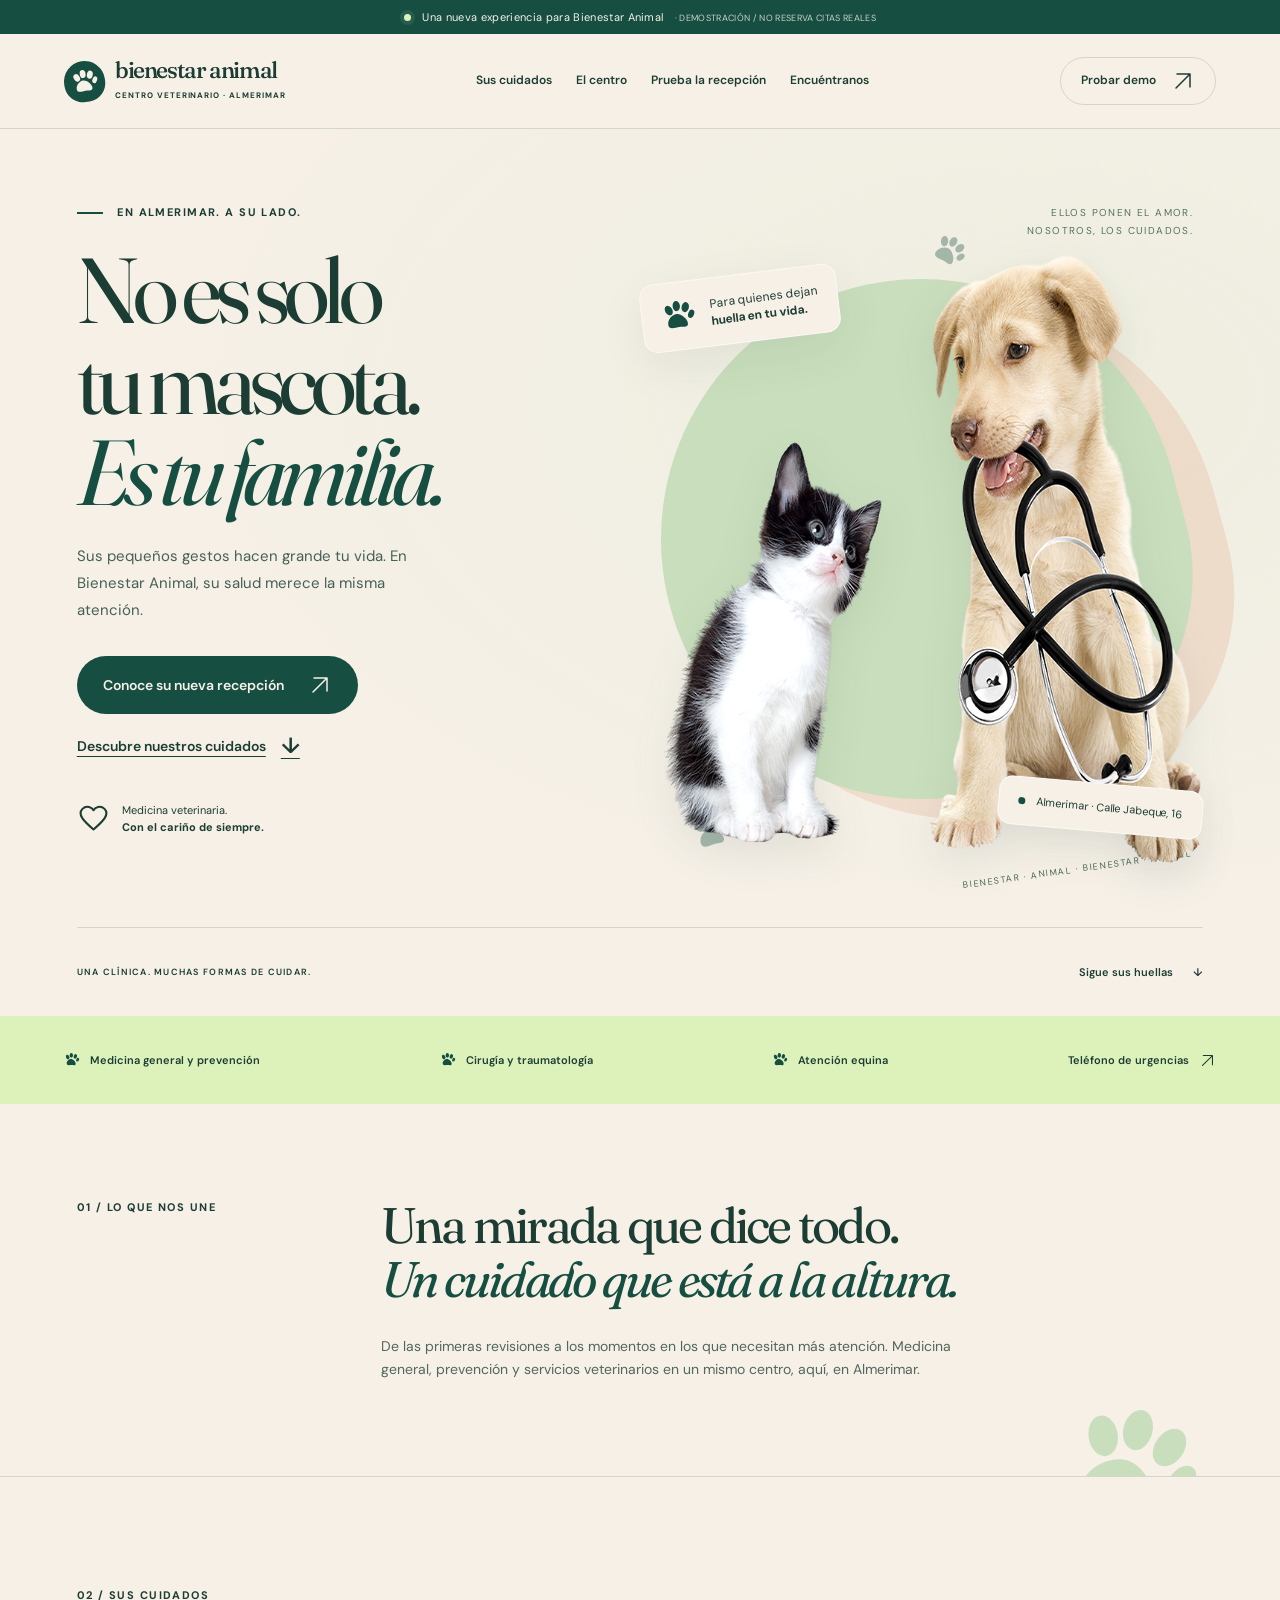
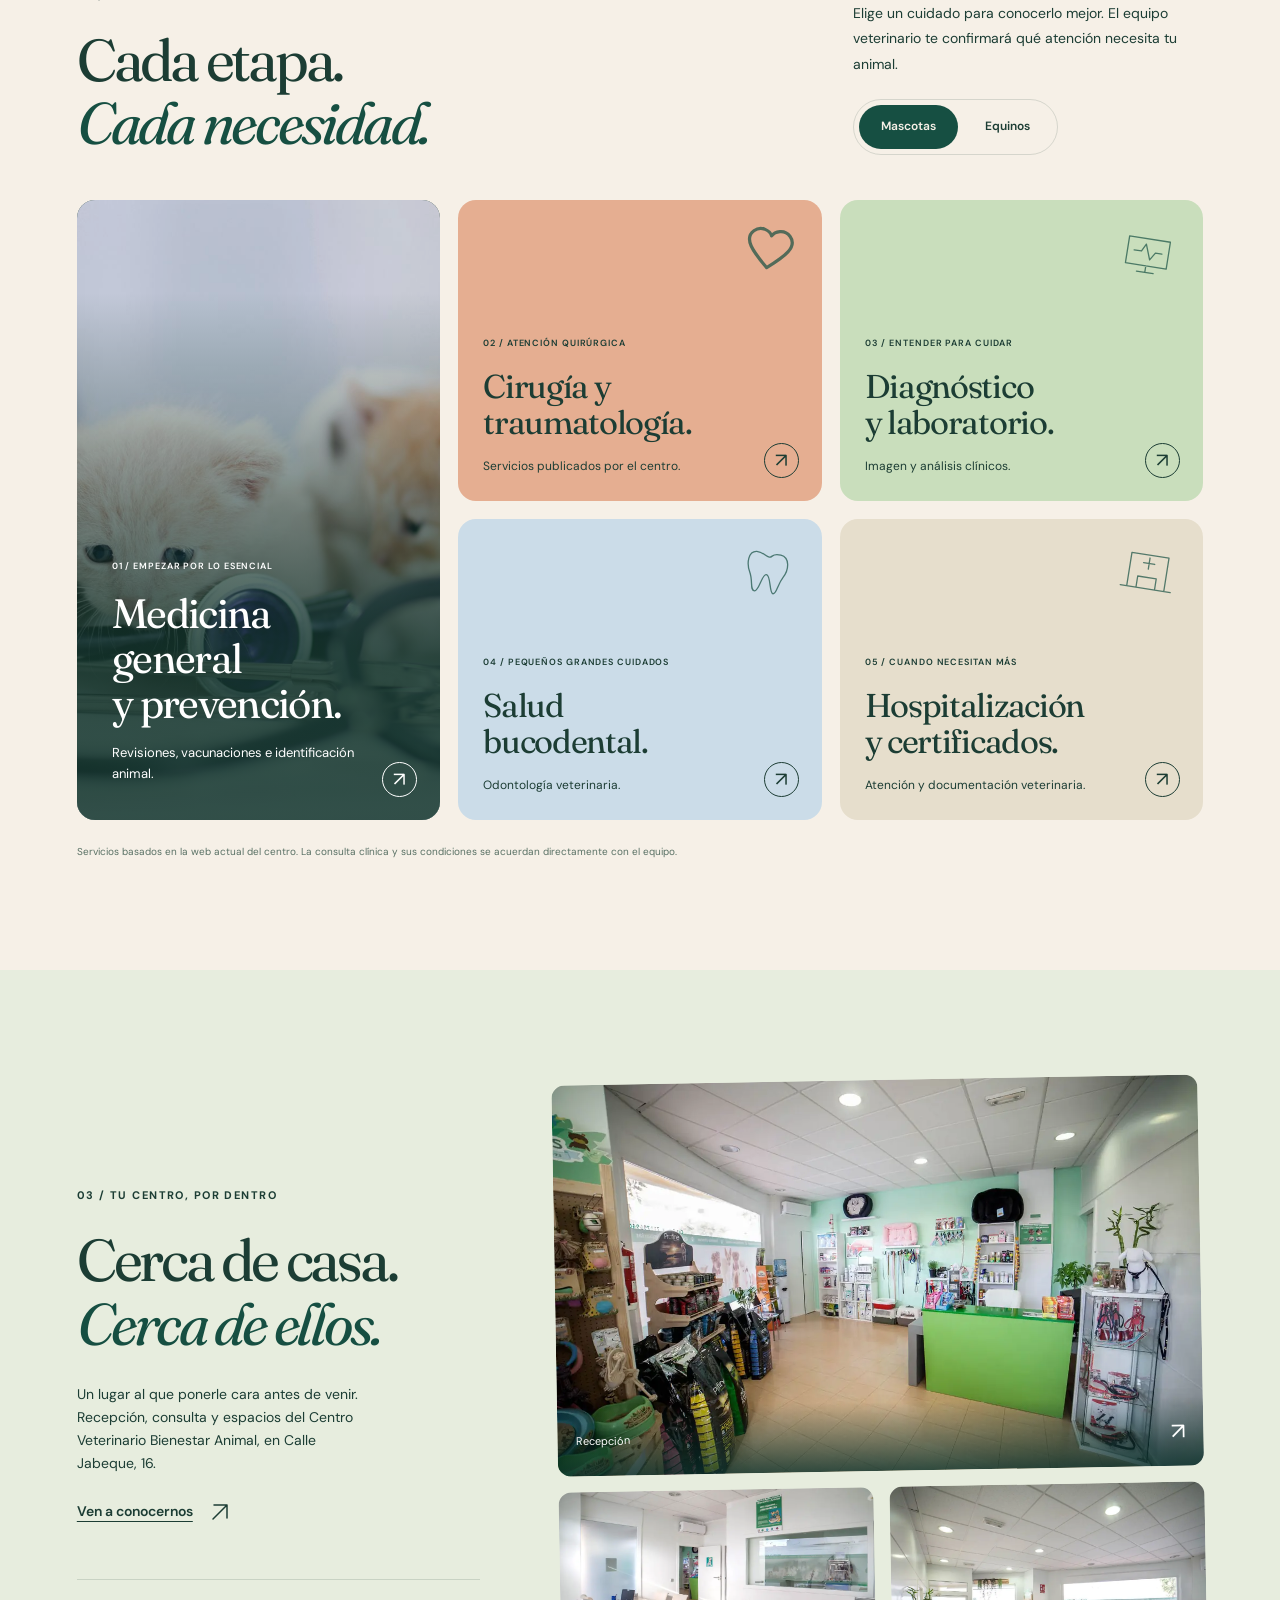
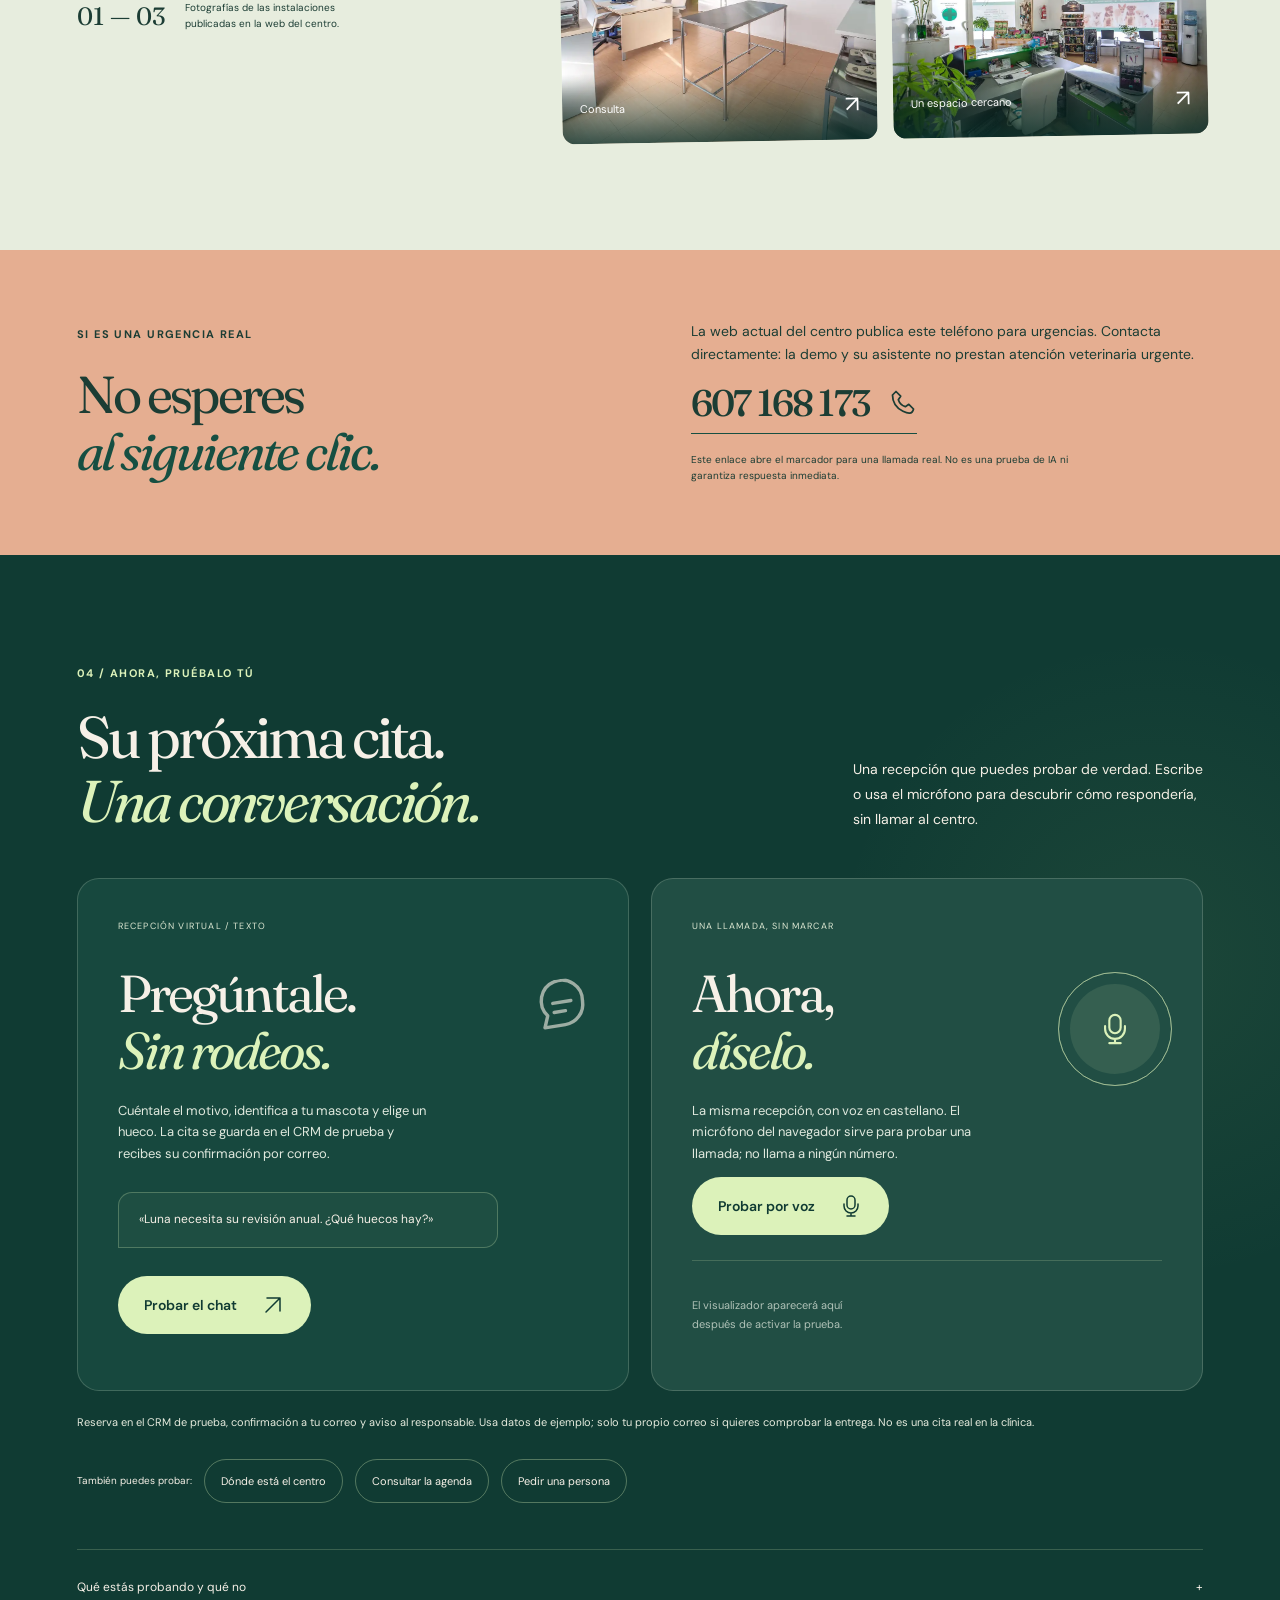
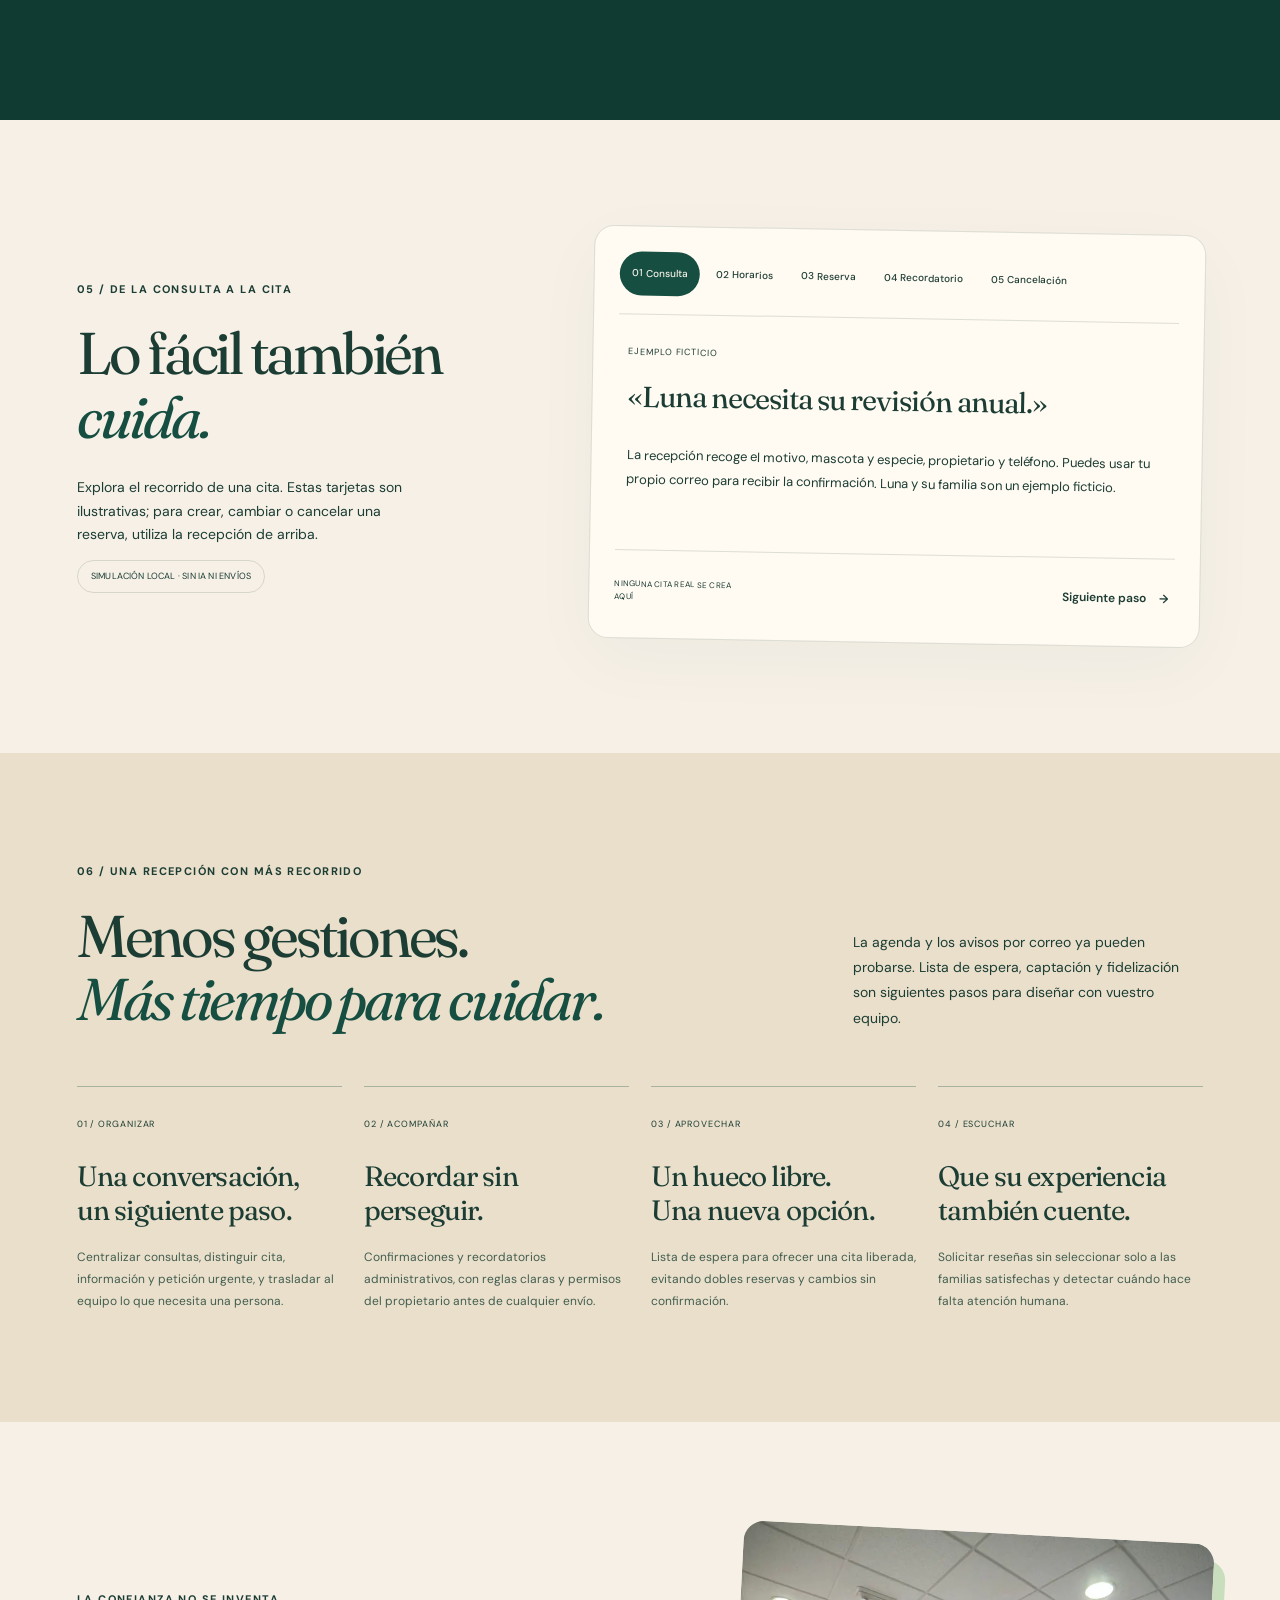
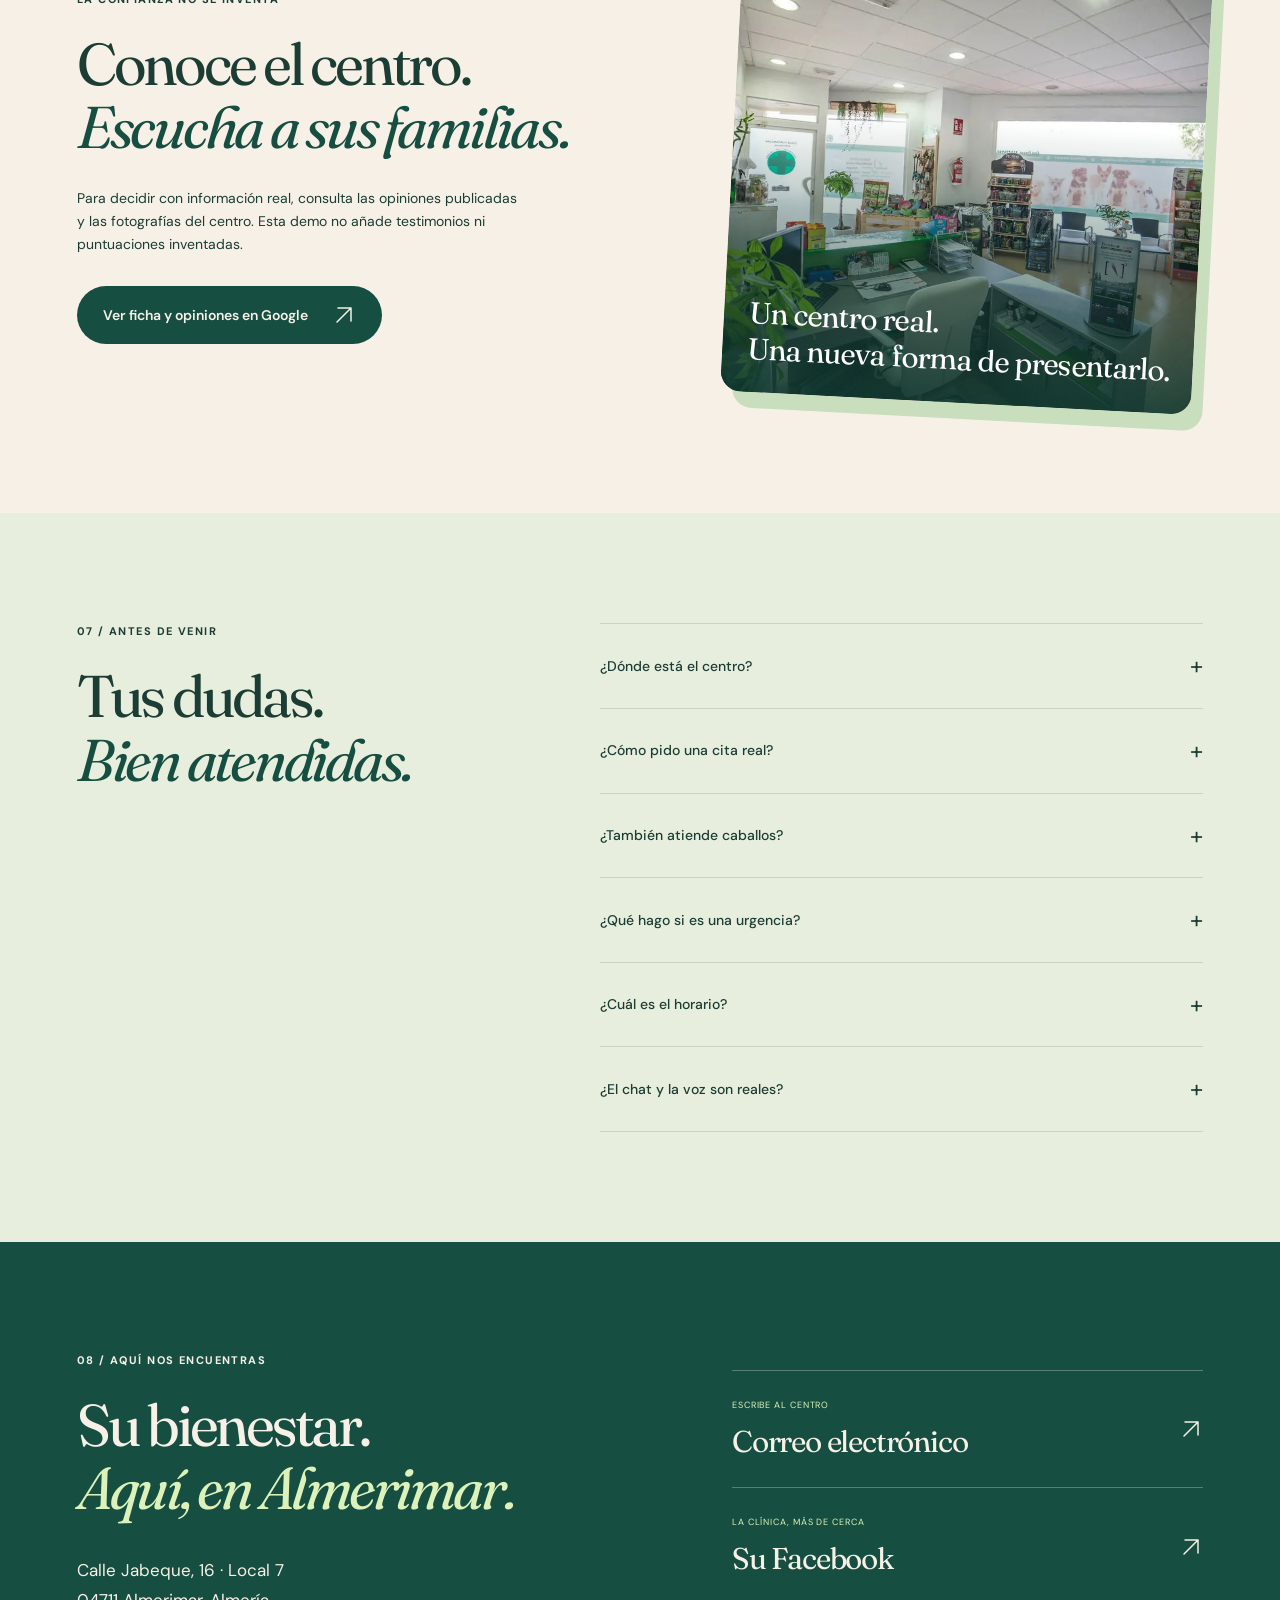
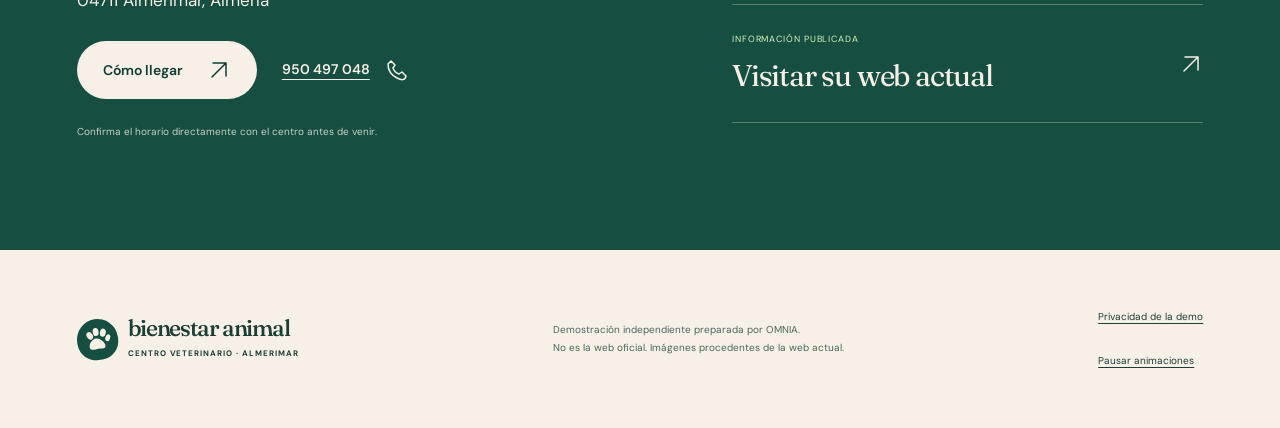
==== commit 1732863e: "Explain connected demo reception, appointment data and email notifications" ====
--- a/index.html
+++ b/index.html
@@ -14,8 +14,8 @@
   <link rel="preconnect" href="https://fonts.gstatic.com" crossorigin>
   <link href="https://fonts.googleapis.com/css2?family=DM+Sans:wght@400;500;600;700&family=Fraunces:ital,wght@0,400;0,500;0,600;1,400;1,500&display=swap" rel="stylesheet">
   <link rel="stylesheet" href="styles.css?v=bienestar-1">
-  <script src="demo-config.js?v=bienestar-1" defer></script>
-  <script src="script.js?v=bienestar-1" defer></script>
+  <script src="demo-config.js?v=bienestar-2" defer></script>
+  <script src="script.js?v=bienestar-3" defer></script>
 </head>
 <body>
   <svg class="svg-library" aria-hidden="true" xmlns="http://www.w3.org/2000/svg"><defs>
@@ -58,21 +58,21 @@
     <section class="emergency section" id="urgencias" aria-labelledby="emergency-title"><div><p class="eyebrow">SI ES UNA URGENCIA REAL</p><h2 id="emergency-title">No esperes<br><em>al siguiente clic.</em></h2></div><div><p>La web actual del centro publica este teléfono para urgencias. Contacta directamente: la demo y su asistente no prestan atención veterinaria urgente.</p><a class="emergency-phone" href="tel:+34607168173">607 168 173 <svg class="line-icon" aria-hidden="true"><use href="#phone"/></svg></a><small>Este enlace abre el marcador para una llamada real. No es una prueba de IA ni garantiza respuesta inmediata.</small></div></section>
     <section class="reception section" id="demo" aria-labelledby="demo-title">
       <div class="section-head"><div><p class="eyebrow light-eyebrow">04 / AHORA, PRUÉBALO TÚ</p><h2 id="demo-title">Su próxima cita.<br><em>Una conversación.</em></h2></div><p>Una recepción que puedes probar de verdad. Escribe o usa el micrófono para descubrir cómo respondería, sin llamar al centro.</p></div>
-      <div class="reception-grid"><article class="chat-demo"><span class="demo-label">RECEPCIÓN VIRTUAL / TEXTO</span><svg class="line-icon demo-icon" aria-hidden="true"><use href="#chat"/></svg><h3>Pregúntale.<br><em>Sin rodeos.</em></h3><p>Servicios, ubicación y una cita veterinaria de prueba. El chat aparece al activarlo; las reservas utilizan únicamente la agenda ficticia.</p><div class="example-bubble">«Quiero probar una cita para mi perro ficticio, ¿qué huecos hay?»</div><button class="button button-mint" type="button" data-start-demo="chat">Probar el chat <svg class="line-icon" aria-hidden="true"><use href="#arrow"/></svg></button></article><article class="voice-demo"><span class="demo-label">UNA LLAMADA, SIN MARCAR</span><div class="voice-orb" aria-hidden="true"><svg class="line-icon"><use href="#mic"/></svg><i></i><i></i><i></i></div><h3>Ahora,<br><em>díselo.</em></h3><p>La misma recepción, con voz en castellano. El micrófono del navegador sirve para probar una llamada; no llama a ningún número.</p><button class="button button-mint" type="button" data-start-demo="voice">Probar por voz <svg class="line-icon" aria-hidden="true"><use href="#mic"/></svg></button><div id="voice-widget-mount" class="voice-widget-mount"><p>El visualizador aparecerá aquí<br>después de activar la prueba.</p></div></article></div>
-      <p id="demo-status" class="demo-status" role="status">Solo datos inventados. No compartas teléfonos, correos o información clínica reales.</p><button class="stop-demo" id="stop-demo" type="button" hidden>Desactivar asistentes y recargar</button>
+      <div class="reception-grid"><article class="chat-demo"><span class="demo-label">RECEPCIÓN VIRTUAL / TEXTO</span><svg class="line-icon demo-icon" aria-hidden="true"><use href="#chat"/></svg><h3>Pregúntale.<br><em>Sin rodeos.</em></h3><p>Cuéntale el motivo, identifica a tu mascota y elige un hueco. La cita se guarda en el CRM de prueba y recibes su confirmación por correo.</p><div class="example-bubble">«Luna necesita su revisión anual. ¿Qué huecos hay?»</div><button class="button button-mint" type="button" data-start-demo="chat">Probar el chat <svg class="line-icon" aria-hidden="true"><use href="#arrow"/></svg></button></article><article class="voice-demo"><span class="demo-label">UNA LLAMADA, SIN MARCAR</span><div class="voice-orb" aria-hidden="true"><svg class="line-icon"><use href="#mic"/></svg><i></i><i></i><i></i></div><h3>Ahora,<br><em>díselo.</em></h3><p>La misma recepción, con voz en castellano. El micrófono del navegador sirve para probar una llamada; no llama a ningún número.</p><button class="button button-mint" type="button" data-start-demo="voice">Probar por voz <svg class="line-icon" aria-hidden="true"><use href="#mic"/></svg></button><div id="voice-widget-mount" class="voice-widget-mount"><p>El visualizador aparecerá aquí<br>después de activar la prueba.</p></div></article></div>
+      <p id="demo-status" class="demo-status" role="status">Reserva en el CRM de prueba, confirmación a tu correo y aviso al responsable. Usa datos de ejemplo; solo tu propio correo si quieres comprobar la entrega. No es una cita real en la clínica.</p><button class="stop-demo" id="stop-demo" type="button" hidden>Desactivar asistentes y recargar</button>
       <div class="test-prompts"><span>También puedes probar:</span><button type="button" data-copy-prompt="¿Dónde está el centro y qué servicios ofrece?">Dónde está el centro</button><button type="button" data-copy-prompt="Esto es ficticio: necesito una cita veterinaria de prueba. Consulta la agenda y ofréceme opciones.">Consultar la agenda</button><button type="button" data-copy-prompt="Prefiero que me atienda una persona. ¿Cómo contacto con la clínica?">Pedir una persona</button></div><p id="copy-status" role="status" class="copy-status"></p>
-      <details class="demo-limits"><summary>Qué estás probando y qué no <span aria-hidden="true">+</span></summary><p>Esta es una demostración preparada por OMNIA, no la web oficial ni un servicio activo de la clínica. La agenda y sus huecos son ficticios. No hay conexión con su agenda real, WhatsApp, teléfono ni pacientes. El chat y la voz pueden guardar conversaciones y citas de prueba en el CRM de demostración. Una acción solo está realizada cuando la herramienta la confirma; el asistente no debe inventar cancelaciones o recordatorios enviados. La voz de esta web es una prueba de llamada, no una llamada telefónica. En un despliegue real se validarán canales, agenda, reglas, avisos y permisos.</p></details>
+      <details class="demo-limits"><summary>Qué estás probando y qué no <span aria-hidden="true">+</span></summary><p>Esta es una demostración preparada por OMNIA, no la web oficial ni un servicio activo de la clínica. El agente consulta un calendario conectado y crea una reserva real en el CRM de prueba, con motivo de consulta, mascota y datos administrativos. Recibirás un correo de confirmación si facilitas tu propio email para probarlo; el responsable de OMNIA recibe otro aviso y puede ver la reserva desde su app. La agenda y sus horarios son de demostración: no debes acudir al centro. No hay conexión con su agenda real, WhatsApp, teléfono ni pacientes. Solo se confirma una operación cuando la herramienta comunica su éxito. La voz del navegador permite probar una llamada sin marcar ningún número.</p></details>
     </section>
-    <section class="journey section" aria-labelledby="journey-title"><div class="journey-intro"><p class="eyebrow">05 / DE LA CONSULTA A LA CITA</p><h2 id="journey-title">Lo fácil también<br><em>cuida.</em></h2><p>Una vista previa del recorrido que podríamos configurar. Toca cada paso para ver cómo lo viviría una familia.</p><span class="simulation-label">SIMULACIÓN LOCAL · SIN IA NI ENVÍOS</span></div><div class="journey-preview"><div class="journey-tabs" role="group" aria-label="Recorrido simulado de una cita"><button type="button" data-step="0" class="selected" aria-pressed="true">01 Consulta</button><button type="button" data-step="1" aria-pressed="false">02 Horarios</button><button type="button" data-step="2" aria-pressed="false">03 Reserva</button><button type="button" data-step="3" aria-pressed="false">04 Recordatorio</button><button type="button" data-step="4" aria-pressed="false">05 Cancelación</button></div><div id="journey-content" class="journey-content" aria-live="polite"><span class="preview-label">EJEMPLO FICTICIO</span><h3>«Me gustaría pedir una cita para Luna.»</h3><p>La recepción explica el siguiente paso y recoge solo los datos administrativos necesarios. Aquí, Luna y su familia son inventadas.</p></div><div class="journey-bottom"><span>NINGUNA CITA REAL SE CREA AQUÍ</span><button type="button" id="journey-next">Siguiente paso <span aria-hidden="true">→</span></button></div></div></section>
-    <section class="opportunities section" aria-labelledby="opportunities-title"><div class="section-head"><div><p class="eyebrow">06 / UNA RECEPCIÓN CON MÁS RECORRIDO</p><h2 id="opportunities-title">Menos gestiones.<br><em>Más tiempo para cuidar.</em></h2></div><p>Posibilidades para diseñar con vuestro equipo. No son automatizaciones ya conectadas en esta demo.</p></div><div class="opportunity-grid"><article><span>01 / ORGANIZAR</span><h3>Una conversación,<br>un siguiente paso.</h3><p>Centralizar consultas, distinguir cita, información y petición urgente, y trasladar al equipo lo que necesita una persona.</p></article><article><span>02 / ACOMPAÑAR</span><h3>Recordar sin<br>perseguir.</h3><p>Confirmaciones y recordatorios administrativos, con reglas claras y permisos del propietario antes de cualquier envío.</p></article><article><span>03 / APROVECHAR</span><h3>Un hueco libre.<br>Una nueva opción.</h3><p>Lista de espera para ofrecer una cita liberada, evitando dobles reservas y cambios sin confirmación.</p></article><article><span>04 / ESCUCHAR</span><h3>Que su experiencia<br>también cuente.</h3><p>Solicitar reseñas sin seleccionar solo a las familias satisfechas y detectar cuándo hace falta atención humana.</p></article></div></section>
+    <section class="journey section" aria-labelledby="journey-title"><div class="journey-intro"><p class="eyebrow">05 / DE LA CONSULTA A LA CITA</p><h2 id="journey-title">Lo fácil también<br><em>cuida.</em></h2><p>Explora el recorrido de una cita. Estas tarjetas son ilustrativas; para crear, cambiar o cancelar una reserva, utiliza la recepción de arriba.</p><span class="simulation-label">SIMULACIÓN LOCAL · SIN IA NI ENVÍOS</span></div><div class="journey-preview"><div class="journey-tabs" role="group" aria-label="Recorrido simulado de una cita"><button type="button" data-step="0" class="selected" aria-pressed="true">01 Consulta</button><button type="button" data-step="1" aria-pressed="false">02 Horarios</button><button type="button" data-step="2" aria-pressed="false">03 Reserva</button><button type="button" data-step="3" aria-pressed="false">04 Recordatorio</button><button type="button" data-step="4" aria-pressed="false">05 Cancelación</button></div><div id="journey-content" class="journey-content" aria-live="polite"><span class="preview-label">EJEMPLO FICTICIO</span><h3>«Luna necesita su revisión anual.»</h3><p>La recepción recoge el motivo, mascota y especie, propietario y teléfono. Puedes usar tu propio correo para recibir la confirmación. Luna y su familia son un ejemplo ficticio.</p></div><div class="journey-bottom"><span>NINGUNA CITA REAL SE CREA AQUÍ</span><button type="button" id="journey-next">Siguiente paso <span aria-hidden="true">→</span></button></div></div></section>
+    <section class="opportunities section" aria-labelledby="opportunities-title"><div class="section-head"><div><p class="eyebrow">06 / UNA RECEPCIÓN CON MÁS RECORRIDO</p><h2 id="opportunities-title">Menos gestiones.<br><em>Más tiempo para cuidar.</em></h2></div><p>La agenda y los avisos por correo ya pueden probarse. Lista de espera, captación y fidelización son siguientes pasos para diseñar con vuestro equipo.</p></div><div class="opportunity-grid"><article><span>01 / ORGANIZAR</span><h3>Una conversación,<br>un siguiente paso.</h3><p>Centralizar consultas, distinguir cita, información y petición urgente, y trasladar al equipo lo que necesita una persona.</p></article><article><span>02 / ACOMPAÑAR</span><h3>Recordar sin<br>perseguir.</h3><p>Confirmaciones y recordatorios administrativos, con reglas claras y permisos del propietario antes de cualquier envío.</p></article><article><span>03 / APROVECHAR</span><h3>Un hueco libre.<br>Una nueva opción.</h3><p>Lista de espera para ofrecer una cita liberada, evitando dobles reservas y cambios sin confirmación.</p></article><article><span>04 / ESCUCHAR</span><h3>Que su experiencia<br>también cuente.</h3><p>Solicitar reseñas sin seleccionar solo a las familias satisfechas y detectar cuándo hace falta atención humana.</p></article></div></section>
     <section class="confidence section" id="resenas" aria-labelledby="confidence-title"><div><p class="eyebrow">LA CONFIANZA NO SE INVENTA</p><h2 id="confidence-title">Conoce el centro.<br><em>Escucha a sus familias.</em></h2><p>Para decidir con información real, consulta las opiniones publicadas y las fotografías del centro. Esta demo no añade testimonios ni puntuaciones inventadas.</p><a class="button button-green" href="https://www.google.com/maps/search/?api=1&query=Centro+Veterinario+Bienestar+Animal+Almerimar+Calle+Jabeque+16" target="_blank" rel="noopener noreferrer">Ver ficha y opiniones en Google <svg class="line-icon" aria-hidden="true"><use href="#arrow"/></svg></a></div><div class="confidence-photo"><img src="assets/clinica-06.webp" width="1200" height="797" alt="Recepción de la clínica Bienestar Animal" loading="lazy"><span>Un centro real.<br>Una nueva forma de presentarlo.</span></div></section>
-    <section class="faq section" id="dudas" aria-labelledby="faq-title"><div><p class="eyebrow">07 / ANTES DE VENIR</p><h2 id="faq-title">Tus dudas.<br><em>Bien atendidas.</em></h2></div><div class="faq-list"><details><summary>¿Dónde está el centro? <span aria-hidden="true">+</span></summary><p>En Calle Jabeque, 16, local 7, 04711 Almerimar, Almería. Puedes abrir la ruta desde la sección de contacto.</p></details><details><summary>¿Cómo pido una cita real? <span aria-hidden="true">+</span></summary><p>Contacta directamente con la clínica en el 950 497 048. La agenda y los asistentes de esta página son de demostración y no envían citas reales al centro.</p></details><details><summary>¿También atiende caballos? <span aria-hidden="true">+</span></summary><p>Sí, su web comunica servicios de atención equina. Contacta con el equipo para coordinar la visita y confirmar las condiciones; la demo no reserva intervenciones o visitas equinas.</p></details><details><summary>¿Qué hago si es una urgencia? <span aria-hidden="true">+</span></summary><p>No uses la demo para una urgencia real. El teléfono publicado de urgencias del centro es 607 168 173. Este asistente no diagnostica, no prescribe y no sustituye al veterinario.</p></details><details><summary>¿Cuál es el horario? <span aria-hidden="true">+</span></summary><p>Hay diferencias entre los horarios publicados. Confirma con el centro antes de desplazarte. Los huecos del calendario de demostración no representan sus horarios ni su disponibilidad real.</p></details><details><summary>¿El chat y la voz son reales? <span aria-hidden="true">+</span></summary><p>Son asistentes de IA en una cuenta de prueba, activados solo cuando lo solicitas. No hay llamadas ni WhatsApp reales. El micrófono permite probar una conversación de voz desde el navegador. El recorrido de cinco pasos es una simulación local separada y claramente identificada.</p></details></div></section>
+    <section class="faq section" id="dudas" aria-labelledby="faq-title"><div><p class="eyebrow">07 / ANTES DE VENIR</p><h2 id="faq-title">Tus dudas.<br><em>Bien atendidas.</em></h2></div><div class="faq-list"><details><summary>¿Dónde está el centro? <span aria-hidden="true">+</span></summary><p>En Calle Jabeque, 16, local 7, 04711 Almerimar, Almería. Puedes abrir la ruta desde la sección de contacto.</p></details><details><summary>¿Cómo pido una cita real? <span aria-hidden="true">+</span></summary><p>Contacta directamente con la clínica en el 950 497 048. La agenda y los asistentes de esta página son de demostración y no envían citas reales al centro.</p></details><details><summary>¿También atiende caballos? <span aria-hidden="true">+</span></summary><p>Sí, su web comunica servicios de atención equina. Contacta con el equipo para coordinar la visita y confirmar las condiciones; la demo no reserva intervenciones o visitas equinas.</p></details><details><summary>¿Qué hago si es una urgencia? <span aria-hidden="true">+</span></summary><p>No uses la demo para una urgencia real. El teléfono publicado de urgencias del centro es 607 168 173. Este asistente no diagnostica, no prescribe y no sustituye al veterinario.</p></details><details><summary>¿Cuál es el horario? <span aria-hidden="true">+</span></summary><p>Hay diferencias entre los horarios publicados. Confirma con el centro antes de desplazarte. Los huecos del calendario de demostración no representan sus horarios ni su disponibilidad real.</p></details><details><summary>¿El chat y la voz son reales? <span aria-hidden="true">+</span></summary><p>Sí. Al solicitar la prueba puedes conversar, consultar disponibilidad y reservar, reprogramar o cancelar en el CRM de demostración. Si facilitas tu propio correo, recibes los avisos correspondientes; el responsable recibe otro aviso. No hay citas asistenciales reales, llamadas telefónicas ni WhatsApp conectados. El micrófono simula una llamada desde el navegador. Las tarjetas de cinco pasos son una explicación local separada, sin envíos.</p></details></div></section>
     <section class="contact section" id="contacto" aria-labelledby="contact-title"><div><p class="eyebrow">08 / AQUÍ NOS ENCUENTRAS</p><h2 id="contact-title">Su bienestar.<br><em>Aquí, en Almerimar.</em></h2><address>Calle Jabeque, 16 · Local 7<br>04711 Almerimar, Almería</address><div class="contact-actions"><a class="button button-cream" href="https://www.google.com/maps/dir/?api=1&destination=Calle+Jabeque+16+Almerimar+Almeria" target="_blank" rel="noopener noreferrer">Cómo llegar <svg class="line-icon" aria-hidden="true"><use href="#arrow"/></svg></a><a class="text-link" href="tel:+34950497048">950 497 048 <svg class="line-icon" aria-hidden="true"><use href="#phone"/></svg></a></div><small>Confirma el horario directamente con el centro antes de venir.</small></div><div class="contact-list"><a href="mailto:bienestaranimalalmerimarslp@gmail.com"><span>ESCRIBE AL CENTRO</span><strong>Correo electrónico</strong><svg class="line-icon" aria-hidden="true"><use href="#arrow"/></svg></a><a href="https://www.facebook.com/veterinariobienestaranimal" target="_blank" rel="noopener noreferrer"><span>LA CLÍNICA, MÁS DE CERCA</span><strong>Su Facebook</strong><svg class="line-icon" aria-hidden="true"><use href="#arrow"/></svg></a><a href="https://www.cvbienestaranimalalmerimar.es/" target="_blank" rel="noopener noreferrer"><span>INFORMACIÓN PUBLICADA</span><strong>Visitar su web actual</strong><svg class="line-icon" aria-hidden="true"><use href="#arrow"/></svg></a></div></section>
   </main>
   <footer><a class="brand footer-brand" href="#inicio"><span class="brand-symbol"><svg aria-hidden="true"><use href="#paw"/></svg></span><span>bienestar animal<small>CENTRO VETERINARIO · ALMERIMAR</small></span></a><p>Demostración independiente preparada por OMNIA.<br>No es la web oficial. Imágenes procedentes de la web actual.</p><div><button type="button" data-open-privacy>Privacidad de la demo</button><button type="button" id="motion-toggle" aria-pressed="false">Pausar animaciones</button></div></footer>
   <nav class="mobile-actions" aria-label="Acciones rápidas"><a href="#demo">Probar recepción <svg class="line-icon" aria-hidden="true"><use href="#chat"/></svg></a><a href="#contacto">Ver contacto <svg class="line-icon" aria-hidden="true"><use href="#arrow"/></svg></a></nav>
   <dialog id="service-dialog" class="service-dialog" aria-labelledby="service-dialog-title"><button class="dialog-close" type="button" data-close-dialog aria-label="Cerrar detalles del servicio">×</button><p class="eyebrow">BIENESTAR ANIMAL / SUS CUIDADOS</p><h2 id="service-dialog-title"></h2><p id="service-dialog-copy"></p><p class="dialog-note">Información basada en los servicios que publica el centro. Sin diagnóstico ni presupuesto desde esta demo.</p><a class="button button-green" href="#demo" data-close-dialog>Preguntar en la prueba <svg class="line-icon" aria-hidden="true"><use href="#arrow"/></svg></a></dialog>
   <dialog id="photo-dialog" class="photo-dialog" aria-labelledby="photo-caption"><button class="dialog-close" type="button" data-close-dialog aria-label="Cerrar fotografía">×</button><img id="photo-full" alt=""><p id="photo-caption"></p></dialog>
-  <dialog id="privacy-dialog" class="privacy-dialog" aria-labelledby="privacy-title"><button class="dialog-close" type="button" data-close-dialog aria-label="Cerrar información de privacidad">×</button><p class="eyebrow">UNA PRUEBA. CON LAS COSAS CLARAS.</p><h2 id="privacy-title">Antes de<br><em>conversar.</em></h2><p>Esta demo la prepara OMNIA, Jonathan Martínez. No es un servicio activo de la clínica. Contacto: <a href="mailto:jonathan@omniagsistems.com">jonathan@omniagsistems.com</a>.</p><ul><li>Usa solo datos inventados. No introduzcas contactos reales, datos clínicos ni información sensible.</li><li>Al activar el chat o la voz se cargan servicios de LeadConnector/HighLevel y sus proveedores. Pueden procesar mensajes, identificadores técnicos, contactos ficticios y audio o transcripciones, con posibles transferencias internacionales.</li><li>Las conversaciones y posibles reservas se guardan en una cuenta de prueba. La voz necesita permiso de micrófono. No se hacen llamadas ni envíos a WhatsApp.</li><li>Desactivar y recargar retira los asistentes de esta página, pero no borra lo enviado. Puedes solicitar acceso o supresión en el correo indicado.</li></ul><details><summary>Servicios externos, conservación y límites</summary><p>El alojamiento público utiliza GitHub Pages y las fuentes se sirven desde Google Fonts; reciben solicitudes técnicas al navegar. No hemos añadido publicidad o analítica propia. Los datos de prueba se revisarán al cerrar el piloto; registros técnicos y copias quedan sujetos a las condiciones del proveedor. Este aviso explica la demostración, no sustituye la política final del centro ni permite tratar datos clínicos reales.</p><p><a href="https://www.gohighlevel.com/data-processing-agreement" target="_blank" rel="noopener noreferrer">Condiciones de tratamiento</a> · <a href="https://www.gohighlevel.com/sub-processors" target="_blank" rel="noopener noreferrer">Proveedores del servicio</a></p></details><div class="privacy-actions"><button type="button" class="button button-green" id="confirm-demo">Activar prueba con datos ficticios</button><button type="button" class="text-link" data-close-dialog>Seguir sin activar</button></div><p class="dialog-note">Activar solicita esta demostración; no autoriza comunicaciones comerciales ni contrata servicios.</p></dialog>
+  <dialog id="privacy-dialog" class="privacy-dialog" aria-labelledby="privacy-title"><button class="dialog-close" type="button" data-close-dialog aria-label="Cerrar información de privacidad">×</button><p class="eyebrow">UNA PRUEBA. CON LAS COSAS CLARAS.</p><h2 id="privacy-title">Antes de<br><em>conversar.</em></h2><p>Esta demo la prepara OMNIA, Jonathan Martínez. No es un servicio activo de la clínica. Contacto: <a href="mailto:jonathan@omniagsistems.com">jonathan@omniagsistems.com</a>.</p><ul><li>Usa nombres, teléfono, mascota y motivo de consulta de ejemplo. No introduzcas información clínica real, documentos ni datos sensibles. Puedes facilitar tu propio correo para recibir los avisos de tu reserva de prueba; nunca el de otra persona sin su permiso.</li><li>Al activar el chat o la voz se cargan servicios de LeadConnector/HighLevel y sus proveedores. Pueden procesar mensajes, identificadores técnicos, datos administrativos y audio o transcripciones, con posibles transferencias internacionales.</li><li>La conversación, el motivo de ejemplo y la reserva quedan en el CRM de demostración. Al confirmar una cita y facilitar tu correo para probarla, se envían avisos administrativos reales a ese correo y al responsable de la demo en OMNIA. No son comunicaciones comerciales ni citas reales del centro. La voz necesita permiso de micrófono. No hay llamadas ni WhatsApp conectados.</li><li>Desactivar y recargar retira los asistentes de esta página, pero no cancela la cita, los avisos programados ni borra lo enviado. Puedes pedir al asistente cancelar tu cita de prueba o solicitar acceso o supresión en el correo indicado.</li></ul><details><summary>Servicios externos, conservación y límites</summary><p>El alojamiento público utiliza GitHub Pages y las fuentes se sirven desde Google Fonts; reciben solicitudes técnicas al navegar. No hemos añadido publicidad o analítica propia. Los datos de prueba se revisarán al cerrar el piloto; registros técnicos y copias quedan sujetos a las condiciones del proveedor. Este aviso explica la demostración, no sustituye la política final del centro ni permite tratar datos clínicos reales.</p><p><a href="https://www.gohighlevel.com/data-processing-agreement" target="_blank" rel="noopener noreferrer">Condiciones de tratamiento</a> · <a href="https://www.gohighlevel.com/sub-processors" target="_blank" rel="noopener noreferrer">Proveedores del servicio</a></p></details><div class="privacy-actions"><button type="button" class="button button-green" id="confirm-demo">Activar demostración</button><button type="button" class="text-link" data-close-dialog>Seguir sin activar</button></div><p class="dialog-note">Activar solicita esta demostración; no autoriza comunicaciones comerciales ni contrata servicios.</p></dialog>
 </body>
 </html>
